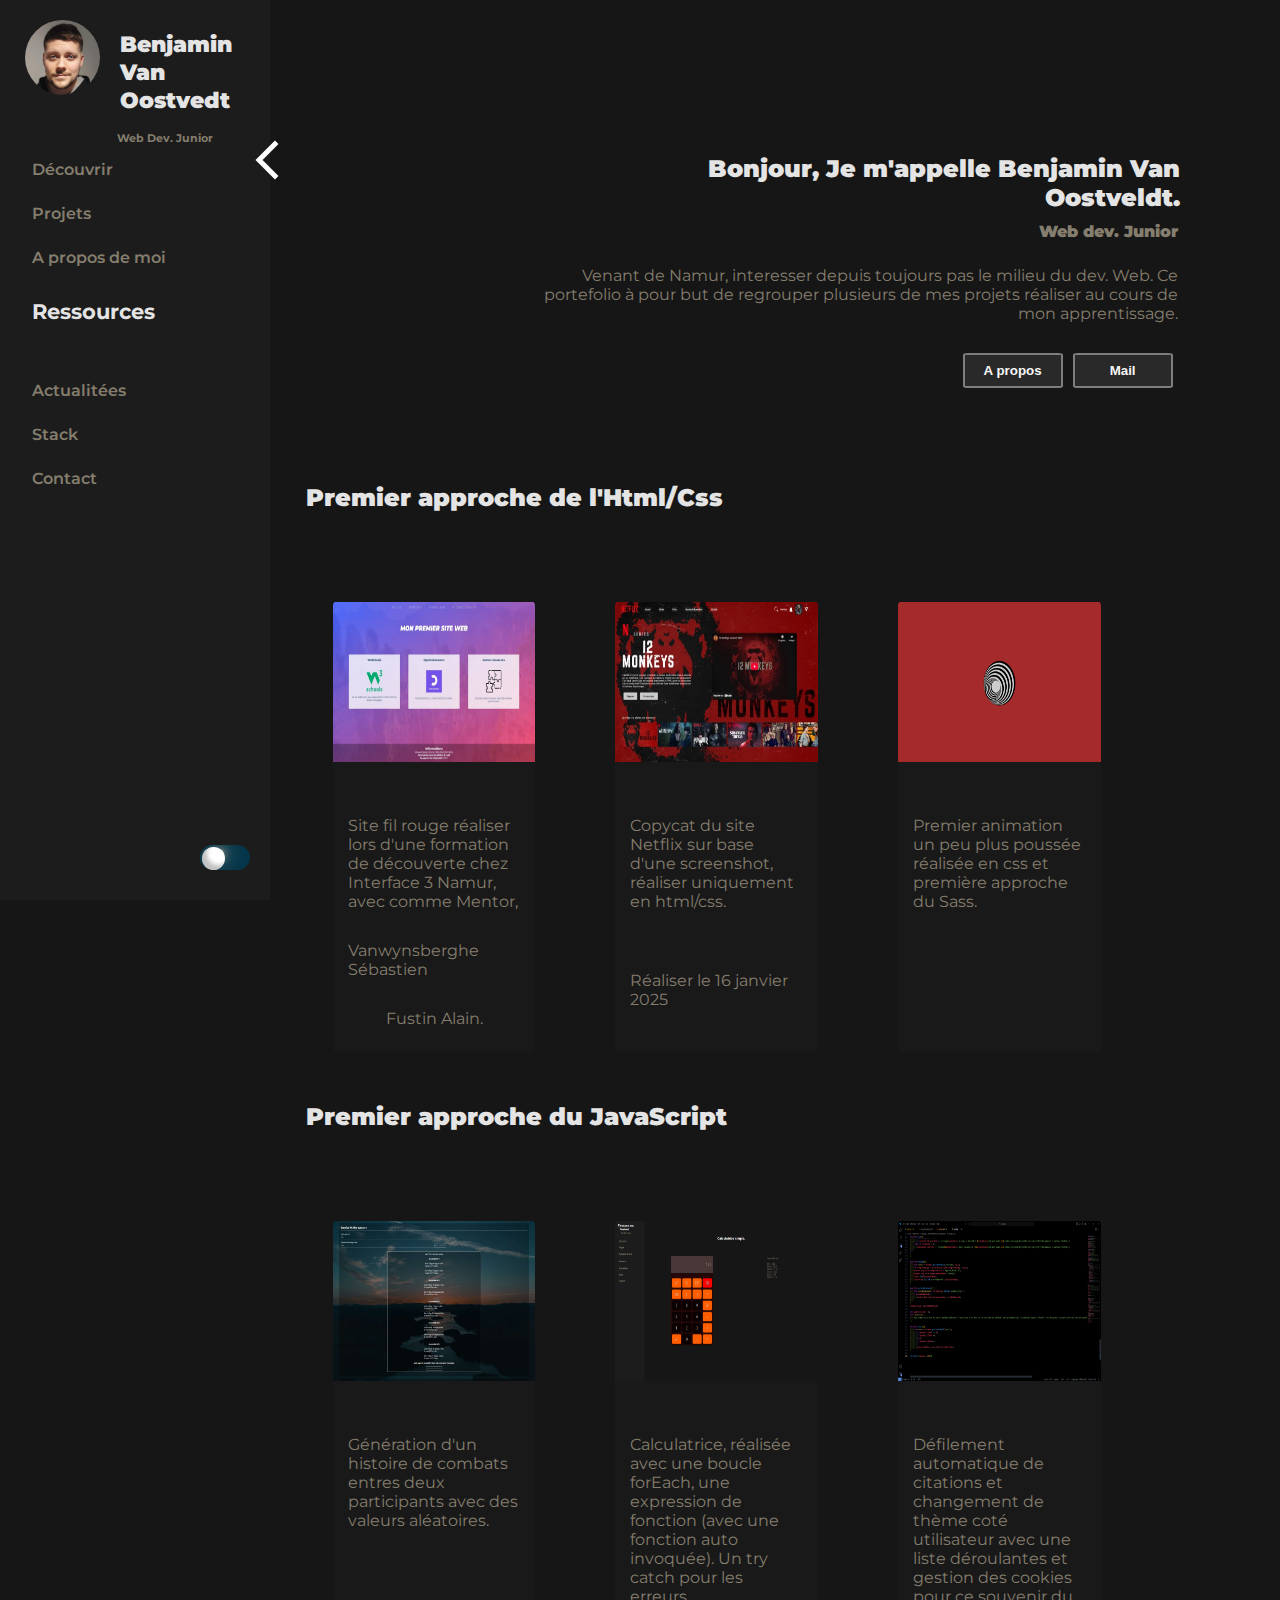
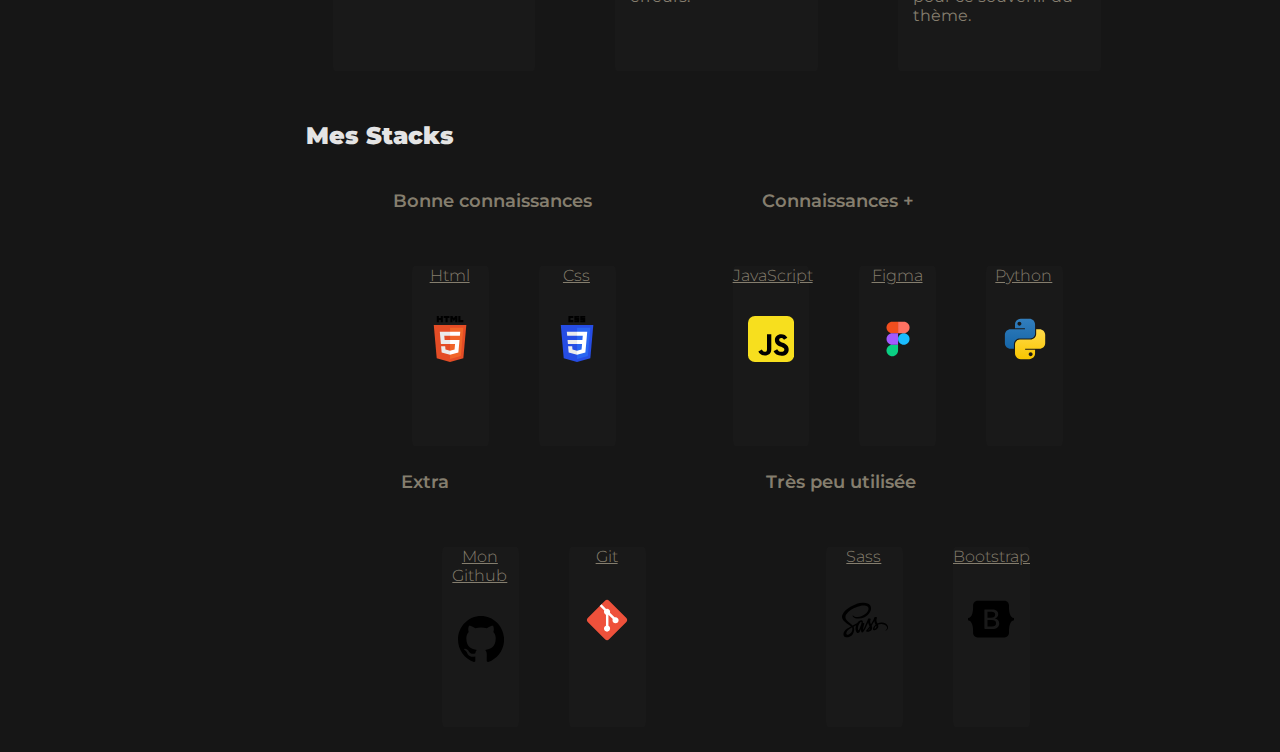
==== index.html @ f89eb96a "modif + commencement du dropdown" ====
<!DOCTYPE html>
<html lang="fr-BE">
<head>
    <meta charset="UTF-8">
    <meta name="viewport" content="width=device-width, initial-scale=1.0">
    <meta name="description" content="Ce site est un portefolio des mes projets personnels réaliser pendant mon apprentissage.">
    <link rel="preconnect" href="https://fonts.googleapis.com">
    <link rel="preconnect" href="https://fonts.gstatic.com" crossorigin>
    <link href="https://fonts.googleapis.com/css2?family=Montserrat:ital,wght@0,100..900;1,100..900&display=swap" rel="stylesheet">
    <link rel="stylesheet" href="css/style.css">

    <title>Portefolio.</title>
</head>
<body>
    
    <header>
    
        <nav>
    
            <div class="profil">
                <img src="img/profil.jpg" alt="Photo de profil.">
                <div>
                    <h1>Benjamin Van Oostvedt</h1>
                    <h2 class="sub subs">Web Dev. Junior</h2>
                </div>
            </div>
            
            <ul>
                <li><a href="index.html">Découvrir</a></li>
                <li><a href="projets.html">Projets</a></li>
                <li><a href="aProposDeMoi.html">A propos de moi</a></li>
            </ul>
            <h2>Ressources</h2>
            <ul>
                <li><a href="#">Actualitées</a></li>
                <li><a href="stacks.html">Stack</a></li>
                <li><a href="#">Contact</a></li>
            </ul>
            
        </nav>
        
        <div class="wrapper">
            <input type="checkbox" name="checkbox" class="switch" id="theme" onchange="chgmtTheme()">
        </div>
        <!-- Flèche blanche -->
        <svg viewBox="0 0 16 16" xmlns:dc="http://purl.org/dc/elements/1.1/" xmlns:cc="http://creativecommons.org/ns#" xmlns:rdf="http://www.w3.org/1999/02/22-rdf-syntax-ns#" xmlns="http://www.w3.org/2000/svg" id="svg2" version="1.1" fill="#000000"><g id="SVGRepo_bgCarrier" stroke-width="0"></g><g id="SVGRepo_tracerCarrier" stroke-linecap="round" stroke-linejoin="round"></g><g id="SVGRepo_iconCarrier"> <metadata id="metadata7"> <rdf:rdf> <cc:work> <dc:format>image/svg+xml</dc:format> <dc:type rdf:resource="http://purl.org/dc/dcmitype/StillImage"></dc:type> <dc:title></dc:title> <dc:date>2021</dc:date> <dc:creator> <cc:agent> <dc:title>Timothée Giet</dc:title> </cc:agent> </dc:creator> <cc:license rdf:resource="http://creativecommons.org/licenses/by-sa/4.0/"></cc:license> </cc:work> <cc:license rdf:about="http://creativecommons.org/licenses/by-sa/4.0/"> <cc:permits rdf:resource="http://creativecommons.org/ns#Reproduction"></cc:permits> <cc:permits rdf:resource="http://creativecommons.org/ns#Distribution"></cc:permits> <cc:requires rdf:resource="http://creativecommons.org/ns#Notice"></cc:requires> <cc:requires rdf:resource="http://creativecommons.org/ns#Attribution"></cc:requires> <cc:permits rdf:resource="http://creativecommons.org/ns#DerivativeWorks"></cc:permits> <cc:requires rdf:resource="http://creativecommons.org/ns#ShareAlike"></cc:requires> </cc:license> </rdf:rdf> </metadata> <g id="layer1" transform="rotate(45 1254.793 524.438)"> <path style="fill:#ffffff;fill-opacity:1;fill-rule:evenodd;stroke:none;stroke-width:1px;stroke-linecap:butt;stroke-linejoin:miter;stroke-opacity:1" d="M15.464 1044.409v-1.997h-9v-9h-2v11z" id="arrow"></path> </g> </g></svg>
    </header>
    
    <main>
        <div>
<!-- From Uiverse.io by JkHuger --> 

            <section class="introduction">
                <div class="intro">
                    <h2>Bonjour, Je m'appelle Benjamin Van Oostveldt.</h2>
                    <h3 class="subs">Web dev. Junior</h3>
                    </div>
                <p>Venant de Namur, interesser depuis toujours pas le milieu du dev. Web. Ce portefolio à pour but de regrouper plusieurs de mes projets réaliser au cours de mon apprentissage. </p>
                <div class="desc">
                    <button class="btnDescription" id="aPropos"><a href="#">A propos</a></button>
                    <button class="btnDescription" id="mail"><a href="#">Mail</a></button>
                </div>
            </section>
            
            <h2>Premier approche de l'Html/Css</h2>
            <section class="projets">
                    <div class="card">
                        <a href="https://bvanoo.github.io/filrouge/" target="_blank" rel="noopener noreferrer">
                            <img src="img/screenSiteFilRouge.jpg" alt="screenshot Site fil rouge.">
                            <p>Site fil rouge réaliser lors d'une formation de découverte chez Interface 3 Namur, avec comme Mentor, </p> <p>Vanwynsberghe Sébastien</p><p>Fustin Alain.</p>
                        </a>
                    </div>
                    <div class="card">
                        <a href="https://bvanoo.github.io/copycatnetflix/" target="_blank" rel="noopener noreferrer">
                            <img src="img/screenProjetNetflix.webp" alt="sreenshot projet netflix">
                            <p>Copycat du site Netflix sur base d'une screenshot, réaliser uniquement en html/css. <Quote>Réaliser le 16 janvier 2025</Quote></p>
                        </a>
                    </div>
                    <div class="card">
                        <a href="https://bvanoo.github.io/animCss/" target="_blank" rel="noopener noreferrer">
                            <img src="img/screenAnimationCss.webp" alt="Screenshot d'une animation full css, d'une toupie en 3D">
                            <p>Premier animation un peu plus poussée réalisée en css et première approche du Sass.</p>
                        </a>
                    </div>
            </section>
        
            <h2>Premier approche du JavaScript</h2>
            <section class="projetJs">
                <div class="card">
                    <img src="img/screenJsAventure.jpg" alt="screenshot d'une histoire générer automatiquement avec des valeurs aléatoires.">
                    <p>Génération d'un histoire de combats entres deux participants avec des valeurs aléatoires.</p>
                </div>
                <div class="card">
                    <a href="calc.html">
                        <img src="img/screenCalc.png" alt="sreenshot Calculatrice JavaScript">
                        <p>Calculatrice, réalisée avec une boucle forEach, une expression de fonction (avec une fonction auto invoquée). Un try catch pour les erreurs.</p>
                    </a>
                </div>
                <div class="card">
                    <img src="img/screenJsBgCita.png" alt="Screenshot d'un script permettant de donner le choix a plusieur thèmes et un générateur de citation">
                    <p>Défilement automatique de citations et changement de thème coté utilisateur avec une liste déroulantes et gestion des cookies pour ce souvenir du thème.</p>
                </div>
                
            </section>      
            <section class="stacks">
                <h2>Mes Stacks</h2>
                <article>
                    
                    <div class="titreMiniCard">
                        <h3>Bonne connaissances</h3>
                        <h3>Connaissances +</h3>
                    </div>
                <div class="bloc">
                    <div class="bloc1">
                        <div class="miniCard">
                            <h3>Html</h3>
                            <svg viewBox="-52.5 0 361 361" version="1.1" xmlns="http://www.w3.org/2000/svg" xmlns:xlink="http://www.w3.org/1999/xlink" preserveAspectRatio="xMidYMid" fill="#000000"><g id="SVGRepo_bgCarrier" stroke-width="0"></g><g id="SVGRepo_tracerCarrier" stroke-linecap="round" stroke-linejoin="round"></g><g id="SVGRepo_iconCarrier"> <g> <path d="M255.554813,70.7657143 L232.31367,331.125451 L127.843868,360.087912 L23.6617143,331.166242 L0.445186813,70.7657143 L255.554813,70.7657143 L255.554813,70.7657143 Z" fill="#E44D26"> </path> <path d="M128,337.950242 L212.416703,314.546637 L232.277802,92.0573187 L128,92.0573187 L128,337.950242 L128,337.950242 Z" fill="#F16529"> </path> <path d="M82.8202198,155.932132 L128,155.932132 L128,123.994725 L47.917011,123.994725 L48.6814945,132.562989 L56.530989,220.572835 L128,220.572835 L128,188.636132 L85.7389011,188.636132 L82.8202198,155.932132 L82.8202198,155.932132 Z" fill="#EBEBEB"> </path> <path d="M90.0177582,236.54189 L57.957978,236.54189 L62.4323516,286.687648 L127.853011,304.848879 L128,304.808088 L128,271.580132 L127.860044,271.617407 L92.2915165,262.013187 L90.0177582,236.54189 L90.0177582,236.54189 Z" fill="#EBEBEB"> </path> <path d="M24.1807473,0 L40.4107253,0 L40.4107253,16.0351648 L55.2573187,16.0351648 L55.2573187,0 L71.488,0 L71.488,48.5584176 L55.258022,48.5584176 L55.258022,32.2981978 L40.4114286,32.2981978 L40.4114286,48.5584176 L24.1814505,48.5584176 L24.1814505,0 L24.1807473,0 L24.1807473,0 Z" fill="#000000"> </path> <path d="M92.8309451,16.1026813 L78.5427692,16.1026813 L78.5427692,0 L123.356835,0 L123.356835,16.1026813 L109.06233,16.1026813 L109.06233,48.5584176 L92.8316484,48.5584176 L92.8316484,16.1026813 L92.8309451,16.1026813 L92.8309451,16.1026813 Z" fill="#000000"> </path> <path d="M130.469275,0 L147.392703,0 L157.802901,17.061978 L168.202549,0 L185.132308,0 L185.132308,48.5584176 L168.969143,48.5584176 L168.969143,24.4901978 L157.802901,41.7554286 L157.523692,41.7554286 L146.349714,24.4901978 L146.349714,48.5584176 L130.469275,48.5584176 L130.469275,0 L130.469275,0 Z" fill="#000000"> </path> <path d="M193.20967,0 L209.444571,0 L209.444571,32.5077802 L232.268659,32.5077802 L232.268659,48.5584176 L193.20967,48.5584176 L193.20967,0 L193.20967,0 Z" fill="#000000"> </path> <path d="M127.889582,220.572835 L167.216527,220.572835 L163.509451,261.992791 L127.889582,271.606857 L127.889582,304.833407 L193.362286,286.687648 L193.842637,281.291956 L201.347516,197.212132 L202.126769,188.636132 L127.889582,188.636132 L127.889582,220.572835 L127.889582,220.572835 Z" fill="#FFFFFF"> </path> <path d="M127.889582,155.854066 L127.889582,155.932132 L205.032791,155.932132 L205.673495,148.753582 L207.128615,132.562989 L207.892396,123.994725 L127.889582,123.994725 L127.889582,155.854066 L127.889582,155.854066 Z" fill="#FFFFFF"> </path> </g> </g></svg>
                            <!-- <p>Langage de balise</p> -->
                        </div>
                        <div class="miniCard">
                            <h3>Css</h3>
                            <svg viewBox="-52.5 0 361 361" version="1.1" xmlns="http://www.w3.org/2000/svg" xmlns:xlink="http://www.w3.org/1999/xlink" preserveAspectRatio="xMidYMid" fill="#000000"><g id="SVGRepo_bgCarrier" stroke-width="0"></g><g id="SVGRepo_tracerCarrier" stroke-linecap="round" stroke-linejoin="round"></g><g id="SVGRepo_iconCarrier"> <g> <path d="M127.843868,360.087912 L23.6617143,331.166242 L0.445186813,70.7657143 L255.554813,70.7657143 L232.31367,331.125451 L127.843868,360.087912 L127.843868,360.087912 Z" fill="#264DE4"> </path> <path d="M212.416703,314.546637 L232.277802,92.0573187 L128,92.0573187 L128,337.950242 L212.416703,314.546637 L212.416703,314.546637 Z" fill="#2965F1"> </path> <path d="M53.6685714,188.636132 L56.530989,220.572835 L128,220.572835 L128,188.636132 L53.6685714,188.636132 L53.6685714,188.636132 Z" fill="#EBEBEB"> </path> <path d="M47.917011,123.994725 L50.8202198,155.932132 L128,155.932132 L128,123.994725 L47.917011,123.994725 L47.917011,123.994725 Z" fill="#EBEBEB"> </path> <path d="M128,271.580132 L127.860044,271.617407 L92.2915165,262.013187 L90.0177582,236.54189 L57.957978,236.54189 L62.4323516,286.687648 L127.853011,304.848879 L128,304.808088 L128,271.580132 L128,271.580132 Z" fill="#EBEBEB"> </path> <path d="M60.4835165,0 L99.1648352,0 L99.1648352,16.1758242 L76.6593407,16.1758242 L76.6593407,32.3516484 L99.1648352,32.3516484 L99.1648352,48.5274725 L60.4835165,48.5274725 L60.4835165,0 L60.4835165,0 Z" fill="#000000"> </path> <path d="M106.901099,0 L145.582418,0 L145.582418,14.0659341 L123.076923,14.0659341 L123.076923,16.8791209 L145.582418,16.8791209 L145.582418,49.2307692 L106.901099,49.2307692 L106.901099,34.4615385 L129.406593,34.4615385 L129.406593,31.6483516 L106.901099,31.6483516 L106.901099,0 L106.901099,0 Z" fill="#000000"> </path> <path d="M153.318681,0 L192,0 L192,14.0659341 L169.494505,14.0659341 L169.494505,16.8791209 L192,16.8791209 L192,49.2307692 L153.318681,49.2307692 L153.318681,34.4615385 L175.824176,34.4615385 L175.824176,31.6483516 L153.318681,31.6483516 L153.318681,0 L153.318681,0 Z" fill="#000000"> </path> <path d="M202.126769,188.636132 L207.892396,123.994725 L127.889582,123.994725 L127.889582,155.932132 L172.892132,155.932132 L169.98611,188.636132 L127.889582,188.636132 L127.889582,220.572835 L167.216527,220.572835 L163.509451,261.992791 L127.889582,271.606857 L127.889582,304.833407 L193.362286,286.687648 L193.842637,281.291956 L201.347516,197.212132 L202.126769,188.636132 L202.126769,188.636132 Z" fill="#FFFFFF"> </path> </g> </g></svg>
                            <!-- <p>Feuille de style en cascade.</p> -->
                        </div>
                    </div>
                    <div class="bloc1">
                        <div class="miniCard">
                            <h3>JavaScript</h3>
                            <svg xmlns="http://www.w3.org/2000/svg" aria-label="JavaScript" role="img" viewBox="0 0 512 512" fill="#000000"><g id="SVGRepo_bgCarrier" stroke-width="0"></g><g id="SVGRepo_tracerCarrier" stroke-linecap="round" stroke-linejoin="round"></g><g id="SVGRepo_iconCarrier"><rect width="512" height="512" rx="15%" fill="#f7df1e"></rect><path d="M324 370c10 17 24 29 47 29c20 0 33-10 33 -24c0-16 -13 -22 -35 -32l-12-5c-35-15 -58 -33 -58 -72c0-36 27 -64 70 -64c31 0 53 11 68 39l-37 24c-8-15 -17 -21 -31 -21c-14 0-23 9 -23 21c0 14 9 20 30 29l12 5c41 18 64 35 64 76c0 43-34 67 -80 67c-45 0-74 -21 -88 -49zm-170 4c8 13 14 25 31 25c16 0 26-6 26 -30V203h48v164c0 50-29 72 -72 72c-39 0-61 -20 -72 -44z"></path></g></svg>
                            <!-- <p>Programation orientée web (base++)</p> -->
                        </div>
                        <div class="miniCard">
                            <h3>Figma</h3>
                            <svg viewBox="0 0 32 32" fill="none" xmlns="http://www.w3.org/2000/svg"><g id="SVGRepo_bgCarrier" stroke-width="0"></g><g id="SVGRepo_tracerCarrier" stroke-linecap="round" stroke-linejoin="round"></g><g id="SVGRepo_iconCarrier"> <path fill-rule="evenodd" clip-rule="evenodd" d="M16 16C16 13.7909 17.7909 12 20 12C22.2091 12 24 13.7909 24 16C24 18.2091 22.2091 20 20 20C17.7909 20 16 18.2091 16 16Z" fill="#1ABCFE"></path> <path fill-rule="evenodd" clip-rule="evenodd" d="M8 24C8 21.7909 9.79086 20 12 20H16V24C16 26.2091 14.2091 28 12 28C9.79086 28 8 26.2091 8 24Z" fill="#0ACF83"></path> <path fill-rule="evenodd" clip-rule="evenodd" d="M16 4V12H20C22.2091 12 24 10.2091 24 8C24 5.79086 22.2091 4 20 4H16Z" fill="#FF7262"></path> <path fill-rule="evenodd" clip-rule="evenodd" d="M8 8C8 10.2091 9.79086 12 12 12H16V4H12C9.79086 4 8 5.79086 8 8Z" fill="#F24E1E"></path> <path fill-rule="evenodd" clip-rule="evenodd" d="M8 16C8 18.2091 9.79086 20 12 20H16V12H12C9.79086 12 8 13.7909 8 16Z" fill="#A259FF"></path> </g></svg>
                            <!-- <p>Editeur graphique vectoriels.</p> -->
                        </div>
                        <div class="miniCard">
                            <h3>Python</h3>
                            <svg viewBox="0 0 32 32" fill="none" xmlns="http://www.w3.org/2000/svg"><g id="SVGRepo_bgCarrier" stroke-width="0"></g><g id="SVGRepo_tracerCarrier" stroke-linecap="round" stroke-linejoin="round"></g><g id="SVGRepo_iconCarrier"> <path fill-rule="evenodd" clip-rule="evenodd" d="M13.0164 2C10.8193 2 9.03825 3.72453 9.03825 5.85185V8.51852H15.9235V9.25926H5.97814C3.78107 9.25926 2 10.9838 2 13.1111L2 18.8889C2 21.0162 3.78107 22.7407 5.97814 22.7407H8.27322V19.4815C8.27322 17.3542 10.0543 15.6296 12.2514 15.6296H19.5956C21.4547 15.6296 22.9617 14.1704 22.9617 12.3704V5.85185C22.9617 3.72453 21.1807 2 18.9836 2H13.0164ZM12.0984 6.74074C12.8589 6.74074 13.4754 6.14378 13.4754 5.40741C13.4754 4.67103 12.8589 4.07407 12.0984 4.07407C11.3378 4.07407 10.7213 4.67103 10.7213 5.40741C10.7213 6.14378 11.3378 6.74074 12.0984 6.74074Z" fill="url(#paint0_linear_87_8204)"></path> <path fill-rule="evenodd" clip-rule="evenodd" d="M18.9834 30C21.1805 30 22.9616 28.2755 22.9616 26.1482V23.4815L16.0763 23.4815L16.0763 22.7408L26.0217 22.7408C28.2188 22.7408 29.9998 21.0162 29.9998 18.8889V13.1111C29.9998 10.9838 28.2188 9.25928 26.0217 9.25928L23.7266 9.25928V12.5185C23.7266 14.6459 21.9455 16.3704 19.7485 16.3704L12.4042 16.3704C10.5451 16.3704 9.03809 17.8296 9.03809 19.6296L9.03809 26.1482C9.03809 28.2755 10.8192 30 13.0162 30H18.9834ZM19.9015 25.2593C19.1409 25.2593 18.5244 25.8562 18.5244 26.5926C18.5244 27.329 19.1409 27.9259 19.9015 27.9259C20.662 27.9259 21.2785 27.329 21.2785 26.5926C21.2785 25.8562 20.662 25.2593 19.9015 25.2593Z" fill="url(#paint1_linear_87_8204)"></path> <defs> <linearGradient id="paint0_linear_87_8204" x1="12.4809" y1="2" x2="12.4809" y2="22.7407" gradientUnits="userSpaceOnUse"> <stop stop-color="#327EBD"></stop> <stop offset="1" stop-color="#1565A7"></stop> </linearGradient> <linearGradient id="paint1_linear_87_8204" x1="19.519" y1="9.25928" x2="19.519" y2="30" gradientUnits="userSpaceOnUse"> <stop stop-color="#FFDA4B"></stop> <stop offset="1" stop-color="#F9C600"></stop> </linearGradient> </defs> </g></svg>
                            <!-- <p>Langage de programmation interprété</p> -->
                        </div>
                    </div>
                </div>
                <div class="titreMiniCard">
                    <h3 class="extra">Extra</h3>
                    <h3 class="lasth2">Très peu utilisée</h3>
                </div>
                <div class="bloc">
                    <div class="bloc1">
                        <div class="miniCard">
                            <h3>Mon Github</h3><a href="https://github.com/Bvanoo" target="_blank" rel="noopener noreferrer">
                            <svg viewBox="0 0 20 20" version="1.1" xmlns="http://www.w3.org/2000/svg" xmlns:xlink="http://www.w3.org/1999/xlink" fill="#000000"><g id="SVGRepo_bgCarrier" stroke-width="0"></g><g id="SVGRepo_tracerCarrier" stroke-linecap="round" stroke-linejoin="round"></g><g id="SVGRepo_iconCarrier"> <title>github [#142]</title> <desc>Created with Sketch.</desc> <defs> </defs> <g id="Page-1" stroke="none" stroke-width="1" fill="none" fill-rule="evenodd"> <g id="Dribbble-Light-Preview" transform="translate(-140.000000, -7559.000000)" fill="#000000"> <g id="icons" transform="translate(56.000000, 160.000000)"> <path d="M94,7399 C99.523,7399 104,7403.59 104,7409.253 C104,7413.782 101.138,7417.624 97.167,7418.981 C96.66,7419.082 96.48,7418.762 96.48,7418.489 C96.48,7418.151 96.492,7417.047 96.492,7415.675 C96.492,7414.719 96.172,7414.095 95.813,7413.777 C98.04,7413.523 100.38,7412.656 100.38,7408.718 C100.38,7407.598 99.992,7406.684 99.35,7405.966 C99.454,7405.707 99.797,7404.664 99.252,7403.252 C99.252,7403.252 98.414,7402.977 96.505,7404.303 C95.706,7404.076 94.85,7403.962 94,7403.958 C93.15,7403.962 92.295,7404.076 91.497,7404.303 C89.586,7402.977 88.746,7403.252 88.746,7403.252 C88.203,7404.664 88.546,7405.707 88.649,7405.966 C88.01,7406.684 87.619,7407.598 87.619,7408.718 C87.619,7412.646 89.954,7413.526 92.175,7413.785 C91.889,7414.041 91.63,7414.493 91.54,7415.156 C90.97,7415.418 89.522,7415.871 88.63,7414.304 C88.63,7414.304 88.101,7413.319 87.097,7413.247 C87.097,7413.247 86.122,7413.234 87.029,7413.87 C87.029,7413.87 87.684,7414.185 88.139,7415.37 C88.139,7415.37 88.726,7417.2 91.508,7416.58 C91.513,7417.437 91.522,7418.245 91.522,7418.489 C91.522,7418.76 91.338,7419.077 90.839,7418.982 C86.865,7417.627 84,7413.783 84,7409.253 C84,7403.59 88.478,7399 94,7399" id="github-[#142]"> </path> </g> </g> </g> </g></svg>
                            <!-- <p>Plateforme de versionning</p> -->
                        </a>
                        </div>
                        <div class="miniCard">
                            <h3>Git</h3>
                            <svg viewBox="0 0 32 32" fill="none" xmlns="http://www.w3.org/2000/svg"><g id="SVGRepo_bgCarrier" stroke-width="0"></g><g id="SVGRepo_tracerCarrier" stroke-linecap="round" stroke-linejoin="round"></g><g id="SVGRepo_iconCarrier"> <path d="M2.58536 17.4132C1.80488 16.6327 1.80488 15.3673 2.58536 14.5868L14.5868 2.58536C15.3673 1.80488 16.6327 1.80488 17.4132 2.58536L29.4146 14.5868C30.1951 15.3673 30.1951 16.6327 29.4146 17.4132L17.4132 29.4146C16.6327 30.1951 15.3673 30.1951 14.5868 29.4146L2.58536 17.4132Z" fill="#EE513B"></path> <path d="M12.1489 5.06152L10.9336 6.27686L14.0725 9.41577C13.9455 9.68819 13.8746 9.99201 13.8746 10.3124C13.8746 11.222 14.4461 11.9981 15.2496 12.3012V19.9798C14.4461 20.2829 13.8746 21.059 13.8746 21.9686C13.8746 23.1422 14.826 24.0936 15.9996 24.0936C17.1732 24.0936 18.1246 23.1422 18.1246 21.9686C18.1246 21.144 17.6549 20.429 16.9684 20.0768V12.3117L19.9689 15.3122C19.8481 15.5791 19.7809 15.8754 19.7809 16.1874C19.7809 17.361 20.7323 18.3124 21.9059 18.3124C23.0795 18.3124 24.0309 17.361 24.0309 16.1874C24.0309 15.0138 23.0795 14.0624 21.9059 14.0624C21.6778 14.0624 21.4582 14.0983 21.2522 14.1648L18.0297 10.9423C18.0914 10.7433 18.1246 10.5317 18.1246 10.3124C18.1246 9.13878 17.1732 8.18738 15.9996 8.18738C15.7803 8.18738 15.5688 8.22061 15.3697 8.2823L12.1489 5.06152Z" fill="white"></path> </g></svg>
                            <!-- <p>Logiciel de gestion de version</p> -->
                        </div>
                    </div>
                    <div class="bloc1">
                        <div class="miniCard">
                            <h3>Sass</h3>
                            <svg fill="#000000" viewBox="0 -4 32 32" xmlns="http://www.w3.org/2000/svg"><g id="SVGRepo_bgCarrier" stroke-width="0"></g><g id="SVGRepo_tracerCarrier" stroke-linecap="round" stroke-linejoin="round"></g><g id="SVGRepo_iconCarrier"><path d="m27.533 13.796c.039-.001.085-.002.132-.002.834 0 1.623.194 2.323.54l-.031-.014c.638.311 1.162.771 1.541 1.335l.009.014c.299.436.477.975.477 1.555 0 .042-.001.084-.003.125v-.006c-.031.579-.294 1.09-.698 1.448l-.002.002c-.221.217-.488.387-.785.495l-.015.005q-.25.05-.275-.075t.225-.275c.452-.274.779-.716.898-1.237l.003-.013c.003-.042.005-.091.005-.141 0-.311-.074-.605-.205-.865l.005.011c-.217-.453-.541-.825-.94-1.094l-.01-.006c-.597-.384-1.313-.636-2.083-.699l-.016-.001c-.262-.039-.564-.061-.872-.061-.801 0-1.566.151-2.27.426l.042-.015c.145.339.236.732.249 1.144v.005c-.016.845-.47 1.58-1.145 1.99l-.011.006c-.31.22-.664.413-1.041.563l-.035.012c-.229.112-.498.177-.782.177-.033 0-.065-.001-.097-.003h.005q-.949-.199-.45-1.65c.145-.421.348-.786.605-1.107l-.006.007c.329-.43.69-.807 1.089-1.141l.011-.009-.098-.146c-.183-.312-.351-.675-.486-1.054l-.014-.046q-.15-.5-.25-.949l-.05-.35-.5.949q-.65 1.2-1.25 2.099l-.15.25c.168.408.292.881.348 1.375l.002.025c.004.047.006.103.006.159 0 .758-.374 1.428-.948 1.837l-.007.005c-.274.169-.601.344-.94.5l-.06.025c-.353.153-.762.253-1.191.275h-.009c-.033.002-.072.004-.111.004-.25 0-.487-.057-.699-.158l.01.004c-.127-.109-.207-.269-.207-.448 0-.091.021-.178.058-.255l-.002.004c.4-.561.794-1.049 1.213-1.515l-.013.015 1.1-1.399-.199-.45c-.16-.294-.313-.641-.436-1.001l-.014-.048q-.15-.5-.25-.949l-.05-.35-.5 1.2q-.599 1.399-1.1 2.399-.747 1.5-1.25 2.3l-.1.15q-.599.949-1.15.949t-.747-.7c-.096-.344-.152-.739-.152-1.147 0-.036 0-.072.001-.108v.005l.1-.7v.05q-.4.949-.8 1.749c-.177.346-.359.641-.563.919l.013-.019c-.206.216-.496.35-.817.35-.003 0-.005 0-.008 0-.021.002-.045.002-.069.002-.253 0-.483-.096-.657-.253l.001.001c-.349-.358-.608-.805-.742-1.304l-.005-.021c-.164-.455-.258-.981-.258-1.529 0-.071.002-.141.005-.21v.01c.079-.796.238-1.525.471-2.22l-.021.071-1.799 1.05v.05c.261.542.414 1.178.414 1.85 0 .123-.005.245-.015.365l.001-.016c-.053 1.03-.382 1.973-.913 2.77l.013-.02c-.557.884-1.36 1.567-2.314 1.962l-.033.012c-.537.241-1.165.382-1.825.382-.418 0-.824-.056-1.208-.162l.032.007c-.318-.107-.578-.319-.743-.593l-.003-.006c-.233-.338-.38-.751-.403-1.196v-.006c-.011-.101-.017-.218-.017-.337 0-.513.117-.999.326-1.432l-.009.02c.574-.979 1.368-1.772 2.316-2.33l.03-.016c.671-.465 1.442-.916 2.247-1.309l.106-.047.25-.15q-.45-.35-1.65-1.2c-1.069-.716-1.998-1.439-2.874-2.221l.025.022c-.847-.729-1.464-1.703-1.741-2.812l-.008-.038c-.026-.154-.041-.331-.041-.511 0-.564.145-1.094.399-1.555l-.008.017c.56-1.204 1.336-2.219 2.288-3.035l.012-.01c1.03-.973 2.196-1.82 3.462-2.506l.087-.043c1.131-.653 2.452-1.26 3.829-1.747l.17-.052c1.279-.468 2.756-.742 4.296-.747h.002c.07-.002.153-.004.236-.004 1.241 0 2.415.287 3.459.798l-.046-.021c.9.41 1.574 1.182 1.844 2.126l.006.024c.083.322.13.692.13 1.073 0 .632-.131 1.234-.366 1.78l.011-.029c-.428 1.037-1.037 1.92-1.797 2.647l-.003.003c-.77.763-1.693 1.373-2.718 1.78l-.055.019c-1.074.461-2.321.751-3.63.799l-.019.001c-.192.022-.414.034-.639.034-.592 0-1.163-.085-1.703-.244l.043.011c-.483-.154-.9-.393-1.254-.703l.004.003c-.248-.202-.45-.451-.594-.734l-.006-.013q-.15-.4-.025-.475t.175-.025l.25.25c.279.259.612.463.98.593l.02.006c.506.176 1.09.278 1.697.278.195 0 .387-.01.576-.031l-.023.002c1.618-.191 3.077-.743 4.336-1.573l-.037.023c1.064-.633 1.925-1.503 2.531-2.54l.018-.034c.301-.442.481-.988.481-1.576 0-.361-.068-.707-.192-1.025l.007.019c-.374-.591-.979-1.007-1.685-1.122l-.014-.002c-.548-.135-1.178-.213-1.825-.213-.521 0-1.031.05-1.524.146l.05-.008c-1.687.304-3.195.825-4.586 1.541l.091-.043q-6.148 3.1-6.349 6.349v.049c0 .873.343 1.666.902 2.252l-.001-.001c.637.708 1.341 1.333 2.11 1.873l.039.026c.701.524 1.321 1.065 1.898 1.649l.001.002.1.1 3.2-1.749c.365-.528.804-.974 1.308-1.334l.016-.011c.4-.336.908-.555 1.465-.599l.009-.001c.02-.002.043-.002.067-.002.373 0 .693.225.831.547l.002.006c.105.235.166.51.166.799 0 .088-.006.175-.017.261l.001-.01-.097.493.15-.1c.104-.079.235-.126.377-.126.09 0 .175.019.252.053l-.004-.002c.192.05.331.222.331.426 0 .035-.004.069-.012.102l.001-.003-.15.55q-.45 1.799-.599 2.599c-.05.173-.078.372-.078.578 0 .043.001.085.004.127v-.006q.025.3.075.3t.199-.3l.15-.35q.05 0 0 .05l.55-1.15q1.95-4.298 2.099-4.8l.3-.949q.05-.1.4-.199c.237-.064.508-.101.788-.101.023 0 .046 0 .068.001h-.003q.7 0 .7.35l-.05.25c-.112.308-.223.693-.309 1.087l-.011.063c-.02.129-.032.277-.032.429 0 .202.02.399.059.59l-.003-.019.05.199c.102.417.257.783.46 1.117l-.01-.017q.599-.999 1.15-2.049c.29-.483.56-1.043.777-1.629l.023-.07c.075-.377.161-.695.266-1.005l-.016.056q.05-.15.427-.225c.238-.048.511-.075.79-.075h.036-.002q.7 0 .747.35l-.1.199c-.119.336-.223.74-.293 1.155l-.006.045c-.009.097-.015.209-.015.323 0 .239.024.473.069.699l-.004-.023v.199c.115.436.286.819.51 1.166l-.01-.016.15.35c.835-.41 1.817-.65 2.855-.65h.039-.002zm-21.439 7.253c.695-.718 1.124-1.698 1.124-2.778 0-.417-.064-.819-.182-1.197l.008.028-.8.5c-.816.465-1.522.984-2.161 1.574l.008-.007c-.485.446-.843 1.023-1.019 1.674l-.006.025q-.225.925.225 1.2c.183.084.398.133.623.133.246 0 .479-.058.684-.162l-.009.004c.594-.216 1.097-.559 1.497-.998l.003-.003zm6.697-4.604q.25-.65.55-1.55.4-1.2.275-1.399t-.475-.05c-.278.135-.511.32-.697.547l-.003.004c-.208.263-.406.557-.582.866l-.018.034c-.202.331-.373.712-.492 1.116l-.009.034c-.193.523-.305 1.128-.305 1.758 0 .085.002.169.006.253v-.012q.05.999.32 1.075t.625-.725c.229-.413.433-.893.585-1.396l.014-.054q.149-.354.204-.501zm5.546 2.65c.693-.311 1.181-.966 1.249-1.741l.001-.008v-.05l-.55.7-.999 1.1c-.015.012-.025.03-.025.05 0 .02.01.038.024.05q.048.049.3-.1zm4.299-.95c.756-.216 1.3-.901 1.3-1.712 0-.013 0-.026 0-.039v.002c-.01-.2-.046-.388-.105-.566l.004.015c-.389.346-.708.76-.939 1.227l-.011.023q-.451.899-.252 1.048z"></path></g></svg>
                            <!-- <p>langage de script préprocesseur compilé ou interprété en CSS (quelque connaissance de base)</p> -->
                        </div>
                        <div class="miniCard">
                            <h3>Bootstrap</h3>
                            <svg viewBox="0 0 24 24" fill="none" xmlns="http://www.w3.org/2000/svg"><g id="SVGRepo_bgCarrier" stroke-width="0"></g><g id="SVGRepo_tracerCarrier" stroke-linecap="round" stroke-linejoin="round"></g><g id="SVGRepo_iconCarrier"> <path fill-rule="evenodd" clip-rule="evenodd" d="M4.98488 2C3.61546 2 2.60217 3.19858 2.64753 4.49844C2.69105 5.74725 2.63451 7.36461 2.22732 8.68359C1.81892 10.0064 1.1282 10.8444 0 10.952V12.1666C1.1282 12.2742 1.81892 13.1122 2.22732 14.4351C2.63451 15.754 2.69105 17.3714 2.64753 18.6202C2.60217 19.9199 3.61546 21.1186 4.98508 21.1186H19.0169C20.3864 21.1186 21.3995 19.9201 21.3541 18.6202C21.3106 17.3714 21.3671 15.754 21.7743 14.4351C22.1829 13.1122 22.8718 12.2742 24 12.1666V10.952C22.8718 10.8444 22.1829 10.0064 21.7743 8.68359C21.3671 7.36481 21.3106 5.74725 21.3541 4.49844C21.3995 3.19878 20.3864 2 19.0169 2H4.98468H4.98488ZM16.2712 13.7687C16.2712 15.5586 14.9361 16.6441 12.7206 16.6441H8.94915C8.84127 16.6441 8.7378 16.6012 8.66152 16.5249C8.58523 16.4486 8.54237 16.3452 8.54237 16.2373V6.88136C8.54237 6.77347 8.58523 6.67001 8.66152 6.59372C8.7378 6.51743 8.84127 6.47458 8.94915 6.47458H12.6991C14.5464 6.47458 15.7588 7.47525 15.7588 9.01166C15.7588 10.09 14.9433 11.0555 13.9041 11.2245V11.2809C15.3187 11.4361 16.2712 12.4156 16.2712 13.7687ZM12.3094 7.76407H10.1589V10.8015H11.9701C13.3702 10.8015 14.1423 10.2377 14.1423 9.2299C14.1423 8.28556 13.4784 7.76407 12.3094 7.76407ZM10.1589 12.0068V15.3542H12.3885C13.8462 15.3542 14.6184 14.7692 14.6184 13.6699C14.6184 12.5704 13.8246 12.0066 12.2947 12.0066H10.1589V12.0068Z" fill="#000000"></path> </g></svg>
                        </div>
                    </div>
                </div>
            </article>
            </section>
        </div>
    </main>
    <footer>
    </footer>
    <script src="js/theme.js"></script>
</body>
</html>
---- css/style.css ----
*{
    margin: 0;
    padding: 0;
    box-sizing: border-box;
}

body{
    display: flex;
    min-height: 100vh;
    max-width: 100vw;
    background-color: #161616;
    color: rgb(133,126,110); 
    font-family: 'Montserrat', sans-serif;
}

h1, h2{
    margin: 10px;
    color: rgb(228,228,228);
    font-weight: 900;
}

.sub{
    font-size: .7rem;
    color: #857e6e;
}
.subs{
    color: #857e6e;

}
header nav h2{
    padding: 7px;
    font-size: 1.3rem;
    font-weight: 700;
    margin-bottom: 25px;
}

header nav li:hover{
    text-decoration: underline;
}

header{
    position: fixed;
    display: flex;
    align-items: center;
    flex-direction: column;
    min-height: 100vh;
    background-color: rgb(28, 28, 28);
    width: 270px;
}

nav{
    /* border: 1px solid white; */
    flex: 1;
    margin-left: 25px;
    height: 100vh;
}

nav ul{
    margin-top: 50px;
    list-style: none;
}

nav ul li{
    margin-bottom: 25px;
    font-weight: 600;
}

nav a{
    text-decoration: none;
    color: rgb(133,126,110);
    padding: 7px;
}

.profil{
    display: flex;
    height: 10vh;
    width: 100%;
    font-size: .7rem;
    margin-top: 20px;
}

.profil img{
    border-radius: 100%;
    width: 75px;
    height: 75px;
    margin-right: 10px;
}

main{
    display: flex;
    flex-direction: column;
    width: 80vw;
    margin-left: 15vw;
}

main div{
    width: 90%;
    margin-left: 5vw;
}

section{
}

.introduction{
    display: flex;
    flex-direction: column;
    width: 70%;
    margin-top: 16vh;
    margin-bottom: 50px;
    margin-left: auto;
}

.introduction h3, .introduction h2{
    text-align: right;
}

.intro{
    display: flex;
    flex-direction: column;
    margin-left: 6vw;
    
}

.introduction p{
    display: flex;
    flex-direction: column;
    text-align: right;
    margin: 25px 0;
    width: 100%;
    justify-content: flex-end;
}

header h2{
    margin-left: 0px;
}

h2{
    margin-left: 50px;
}

h3{
    font-size: 1rem;
    font-weight: 900;
    width: 98%;
}

header svg{
    position: absolute;
    top: 140px;
    right: -18px;
    cursor: pointer;
    width: 40px;
    height: 40px;
}

.projets{
    display: flex;
    margin-top: 50px;
    justify-content: center;
}

.projetJs{
    display: flex;
    justify-content: center;
    margin-top: 50px;
}

.card{
    text-align: center;
    /* border: 1px solid white; */
    width: 22%;
    height: 50vh;
    margin: 40px;
    overflow: hidden;
    border-radius: 1%;
    background-color: rgba(28,28,28,.5);
    transition: transform 400ms ease-in-out;
}

.card p{
    display: flex;
    flex-direction: column;
    align-items: center;
    justify-content: center;
    text-align: left;
    padding: 15px;
    /* border: 1px solid white; */
    
}

.card img{
    margin-bottom: 35px;
    width: 100%;
    height: 160px;
    /* border-radius: 3%; */
}

.card:hover{
    transform: translateY(-15px) scale(1.05);
}

.desc{
    width: 100%;
    display: flex;
    justify-content: flex-end;
    margin-left: 0;
}

.btnDescription{
    border-radius: 5%;
    border: 2px solid rgba(255, 255, 255,.4);
    background-color: rgba(60,60,60,.5);
    width: 100px;
    cursor: pointer;
    padding: 8px;
    margin: 5px;
    transition: transform 300ms ease-in-out;
    font-weight: 600;
    margin-bottom: 45px;
}

.btnDescription a{
    padding: 8px;
    color: rgb(246, 246, 246);
    text-align: center;
    text-decoration: none;
}

.btnDescription:hover{
    background-color: rgba(28,28,28,.8);
    transform: scale(1.05);
}

.stacks article{
    display: flex;
    flex-flow: wrap column;
    width: 60vw;
    /* border: 1px solid white; */
}

.bloc{
    display: flex;
    width: 100%;
    justify-content: space-between;
}

.bloc1{
    display: flex;
    justify-content: center;
}


.stacks h2{
    margin-bottom: 40px;
    /* font-size: 1.2rem; */
}

.stacks .miniCard h3{
    font-weight: 300;
    text-decoration: underline;
}

.titreMiniCard h3{
    width: 100%;
    margin-bottom: 30px;
    font-size: 1.1rem;
    font-weight: 600;
    text-align: center;
}

.miniCard{
    width: 6vw;
    height: 20vh;
    border-radius: 3%;
    margin: 25px;
    background-color: rgba(28,28,28,.5);
    transition: transform 400ms ease-in-out;
    text-align: center;
}

.miniCard:hover{
    transform: translateY(-5px) scale(1.05);
}

.miniCard svg{
    text-align: center;
    width: 60%;
    height: 60%;
}

.card a {
    text-decoration: none;
    color: rgb(133,126,110);
    cursor: pointer;
}

quote{
    margin-top: 60px;
}

.titreMiniCard{
    display: flex;
}

.extra{
    margin-left: -90px;
}
.lasth2{
    text-indent: 50px;
}



/* From Uiverse.io by JkHuger */ 
.switch {
    position: fixed;
    bottom: 30px;
    left: 200px;
    width: 50px;
    height: 25px;
    margin: 0px;
    appearance: none;
    -webkit-appearance: none;
    background-color: rgb(4, 52, 73);
    background-size: cover;
    background-repeat: no-repeat;
    border-radius: 25px;
    transition: background-image .7s ease-in-out;
    outline: none;
    cursor: pointer;
    overflow: hidden;
}

.switch:checked {
    background-color: rgb(0, 195, 255);
    background-size: cover;
    transition: background-image 1s ease-in-out;
}

.switch:after {
    content: '';
    width: 23px;
    height: 23px;
    border-radius: 50%;
    background-color: #fff;
    position: absolute;
    left: 2px;
    top: 2px;
    transform: translateX(0px);
    animation: off .7s forwards cubic-bezier(.8, .5, .2, 1.4);
    box-shadow: inset 5px -5px 4px rgba(53, 53, 53, 0.3);
}

@keyframes off {
    0% {
        transform: translateX(80px);
        width: 23px;
    }

    50% {
        width: 37px;
        border-radius: 25px;
    }

    100% {
        transform: translateX(0px);
        width: 23px;
    }
}

.switch:checked:after {
    animation: on .7s forwards cubic-bezier(.8, .5, .2, 1.4);
    box-shadow: inset -5px -5px 4px rgba(53, 53, 53, 0.3);
}

@keyframes on {
    0% {
        transform: translateX(0px);
        width: 23px;
    }

    50% {
        width: 37px;
        border-radius: 25px;
    }

    100% {
        transform: translateX(80px);
        width: 23px;
    }
}

.switch:checked:before {
    content: '';
    width: 8px;
    height: 8px;
    border-radius: 50%;
    position: absolute;
    left: 15px;
    top: 5px;
    transform-origin: 53px 10px;
    background-color: transparent;
    box-shadow: 5px -1px 0px #fff;
    filter: blur(0px);
    animation: sun .7s forwards ease;
}

@keyframes sun {
    0% {
        transform: rotate(170deg);
        background-color: transparent;
        box-shadow: 5px -1px 0px #fff;
        filter: blur(0px);
    }

    50% {
        background-color: transparent;
        box-shadow: 5px -1px 0px #fff;
        filter: blur(0px);
    }

    90% {
        background-color: #f5daaa;
        box-shadow: 0px 0px 10px #f5deb4,
            0px 0px 20px #f5deb4,
            0px 0px 30px #f5deb4,
            inset 0px 0px 2px #efd3a3;
        filter: blur(1px);
    }

    100% {
        transform: rotate(0deg);
        background-color: #f5daaa;
        box-shadow: 0px 0px 10px #f5deb4,
            0px 0px 20px #f5deb4,
            0px 0px 30px #f5deb4,
            inset 0px 0px 2px #efd3a3;
        filter: blur(1px);
    }
}

.switch:before {
    content: '';
    width: 8px;
    height: 8px;
    border-radius: 50%;
    position: absolute;
    left: 15px;
    top: 5px;
    filter: blur(1px);
    background-color: #f5daaa;
    box-shadow: 0px 0px 10px #f5deb4,
        0px 0px 20px #f5deb4,
        0px 0px 30px #f5deb4,
        inset 0px 0px 2px #efd3a3;
    transform-origin: 53px 10px;
    animation: moon .7s forwards ease;
}

@keyframes moon {
    0% {
        transform: rotate(0deg);
        filter: blur(1px);
    }

    50% {
        filter: blur(1px);
    }

    90% {
        background-color: transparent;
        box-shadow: 5px -1px 0px #fff;
        filter: blur(0px);
    }

    100% {
        transform: rotate(170deg);
        background-color: transparent;
        box-shadow: 5px -1px 0px #fff;
        filter: blur(0px);
    }
}




/* .card:nth-child(1){
    margin-top: 100px;
}

.card:nth-child(2){
    margin-top: 40px;
}

.card:nth-child(3){
    margin-top: 140px;
} */
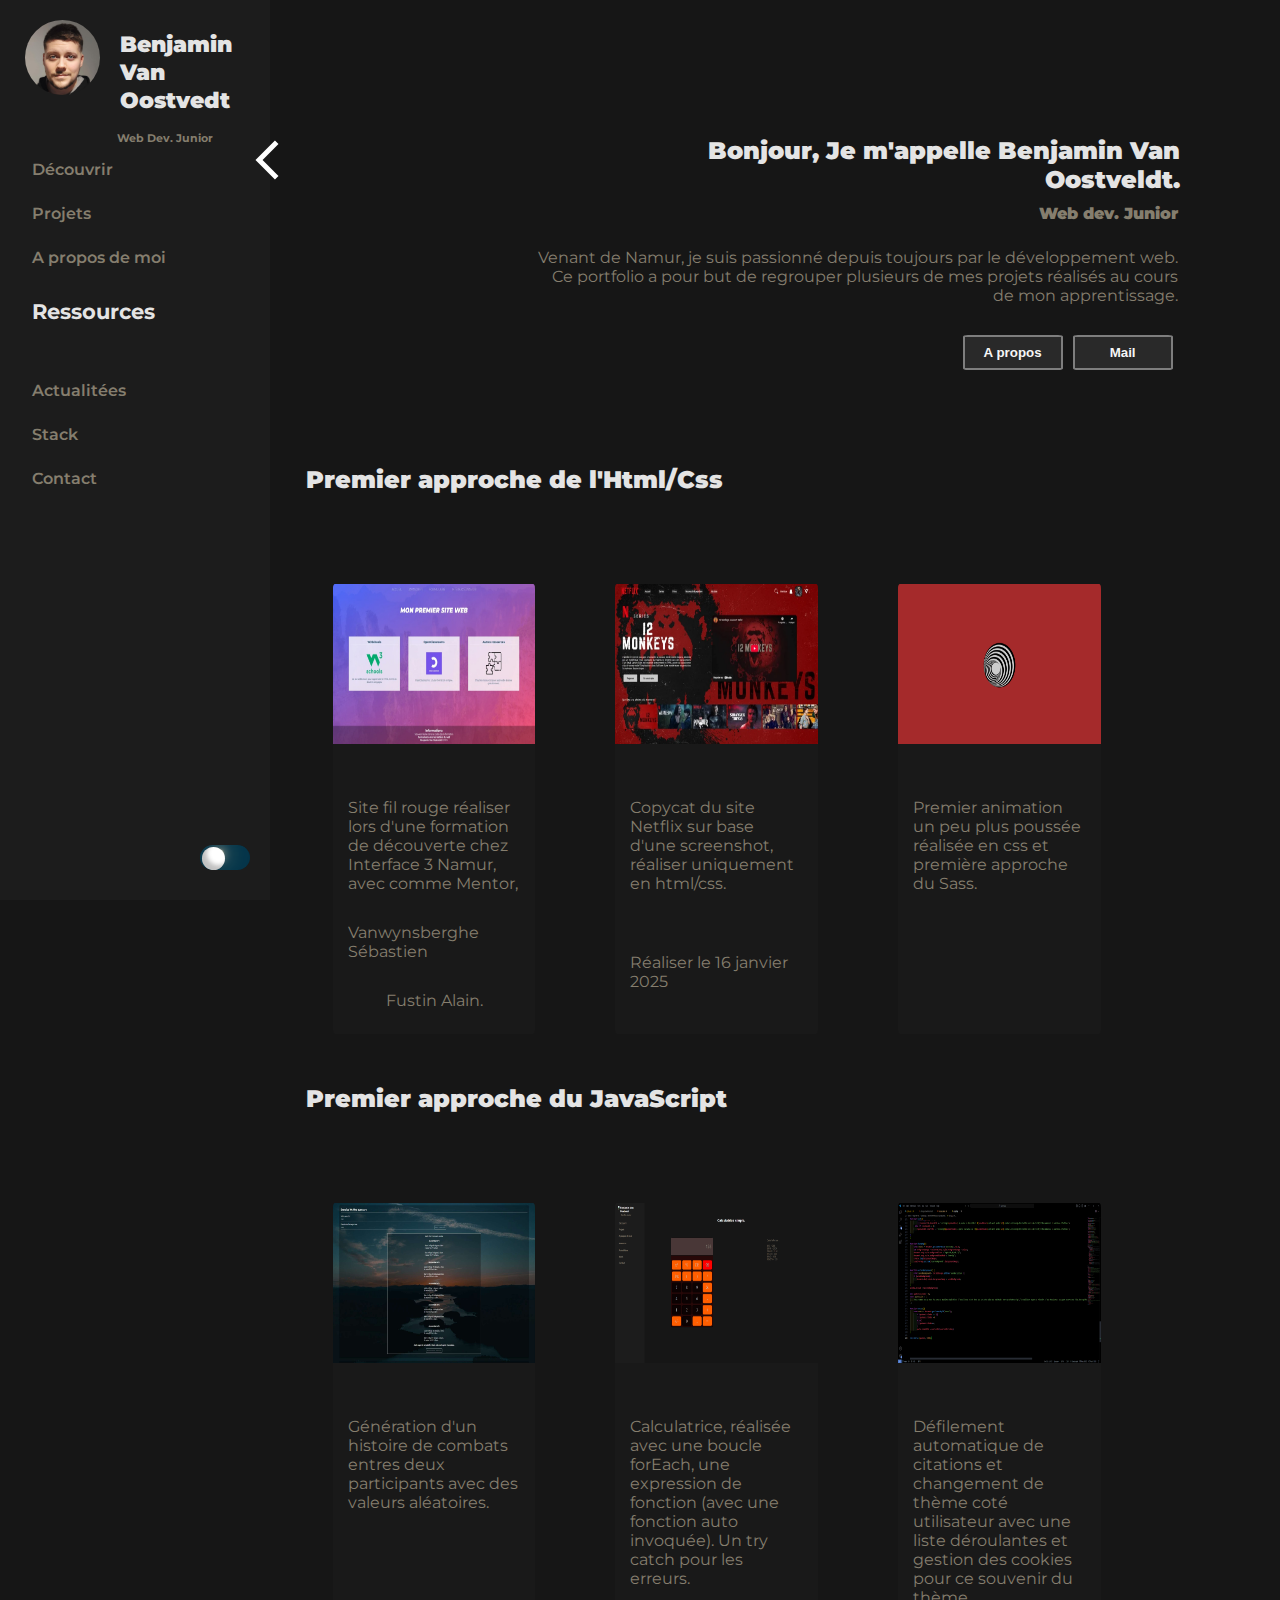
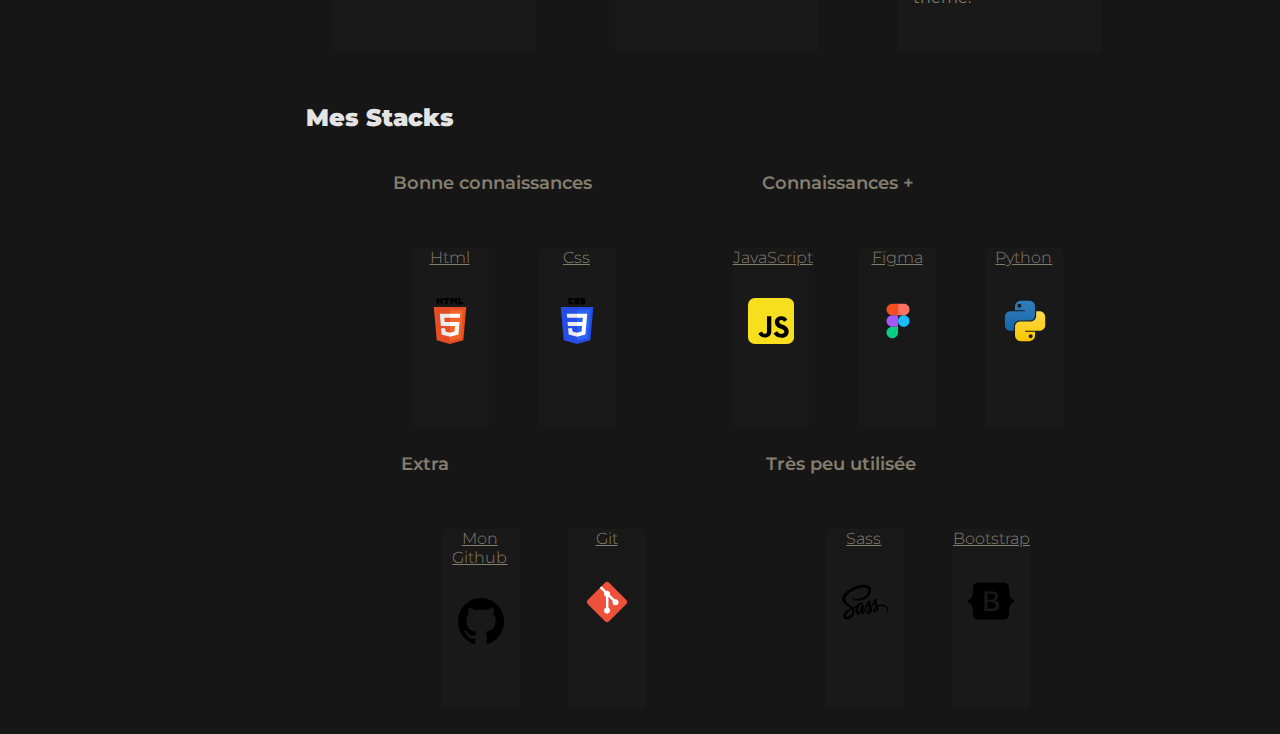
==== commit 611f7786: "modif svg" ====
--- a/index.html
+++ b/index.html
@@ -55,7 +55,7 @@
                     <h2>Bonjour, Je m'appelle Benjamin Van Oostveldt.</h2>
                     <h3 class="subs">Web dev. Junior</h3>
                     </div>
-                <p>Venant de Namur, interesser depuis toujours pas le milieu du dev. Web. Ce portefolio à pour but de regrouper plusieurs de mes projets réaliser au cours de mon apprentissage. </p>
+                <p>Venant de Namur, je suis passionné depuis toujours par le développement web. Ce portfolio a pour but de regrouper plusieurs de mes projets réalisés au cours de mon apprentissage.</p>
                 <div class="desc">
                     <button class="btnDescription" id="aPropos"><a href="#">A propos</a></button>
                     <button class="btnDescription" id="mail"><a href="#">Mail</a></button>
--- a/css/style.css
+++ b/css/style.css
@@ -105,7 +105,7 @@
     display: flex;
     flex-direction: column;
     width: 70%;
-    margin-top: 16vh;
+    margin-top: 14vh;
     margin-bottom: 50px;
     margin-left: auto;
 }
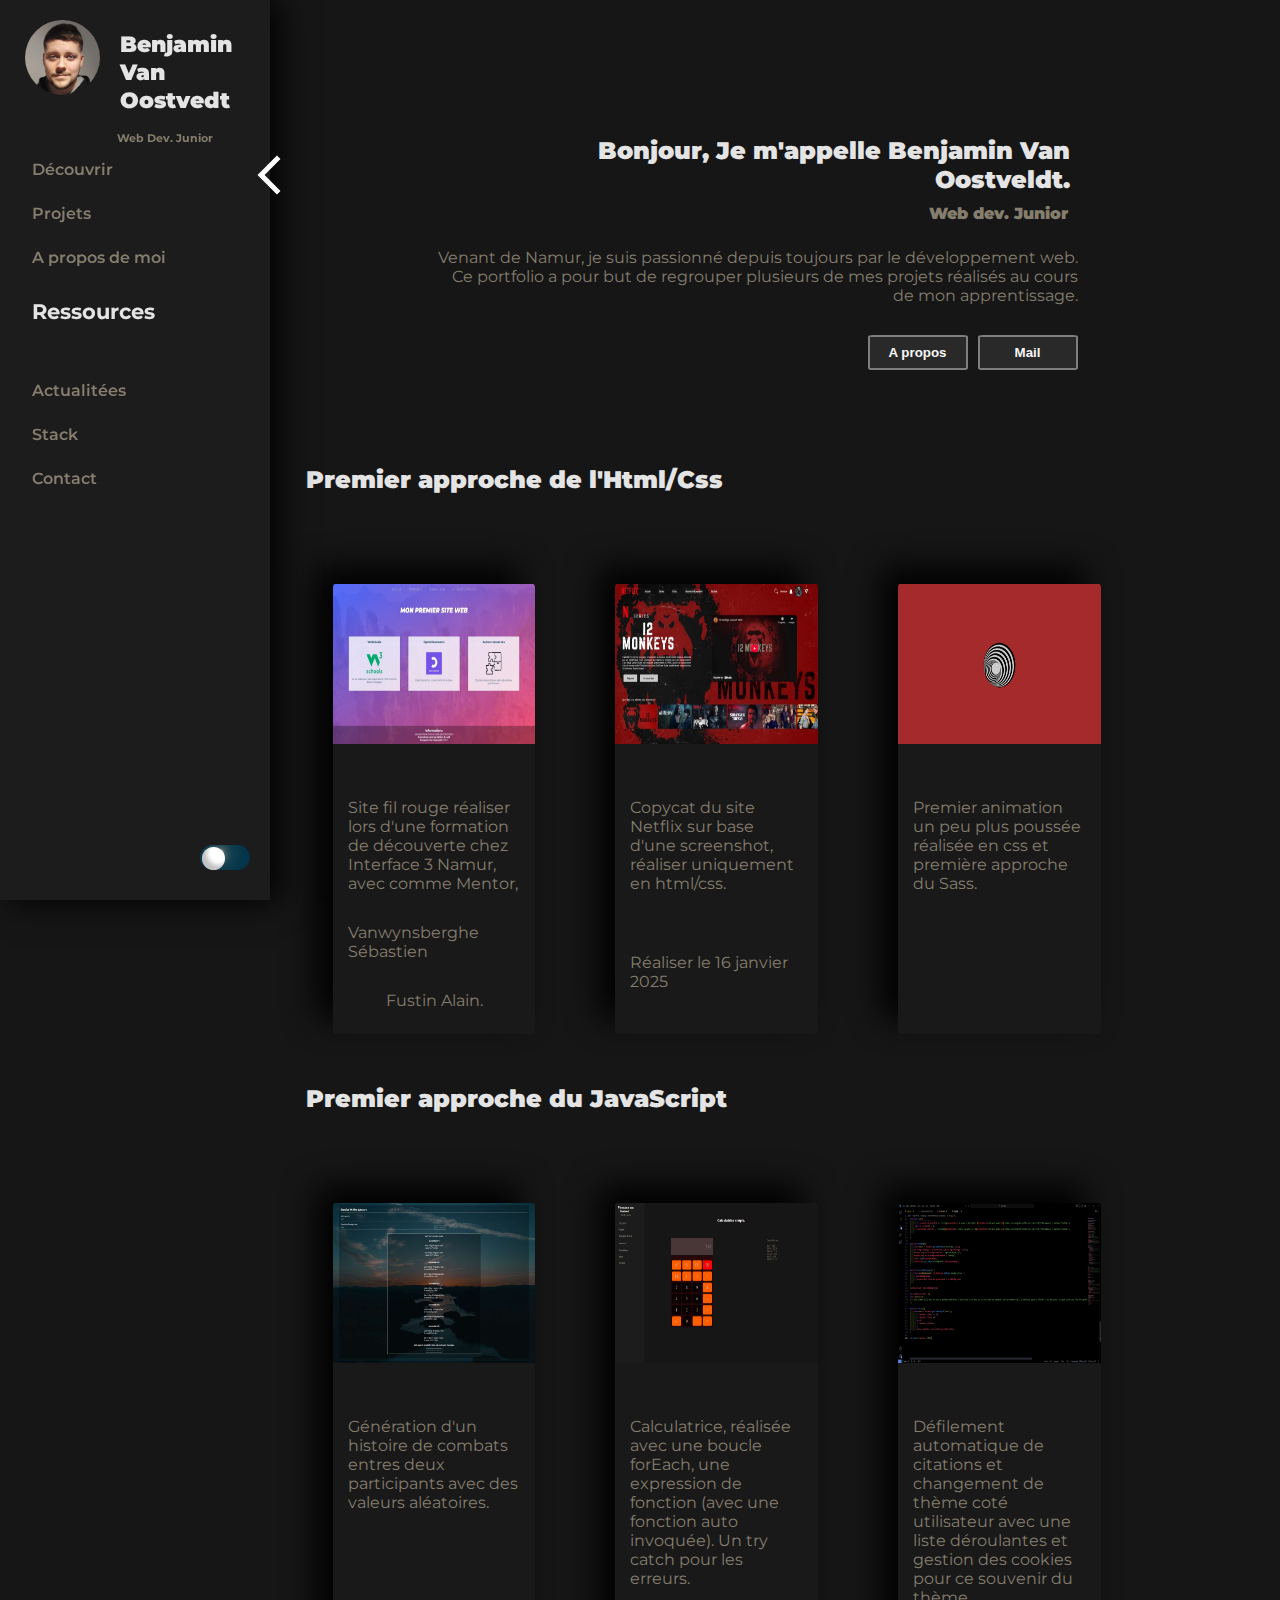
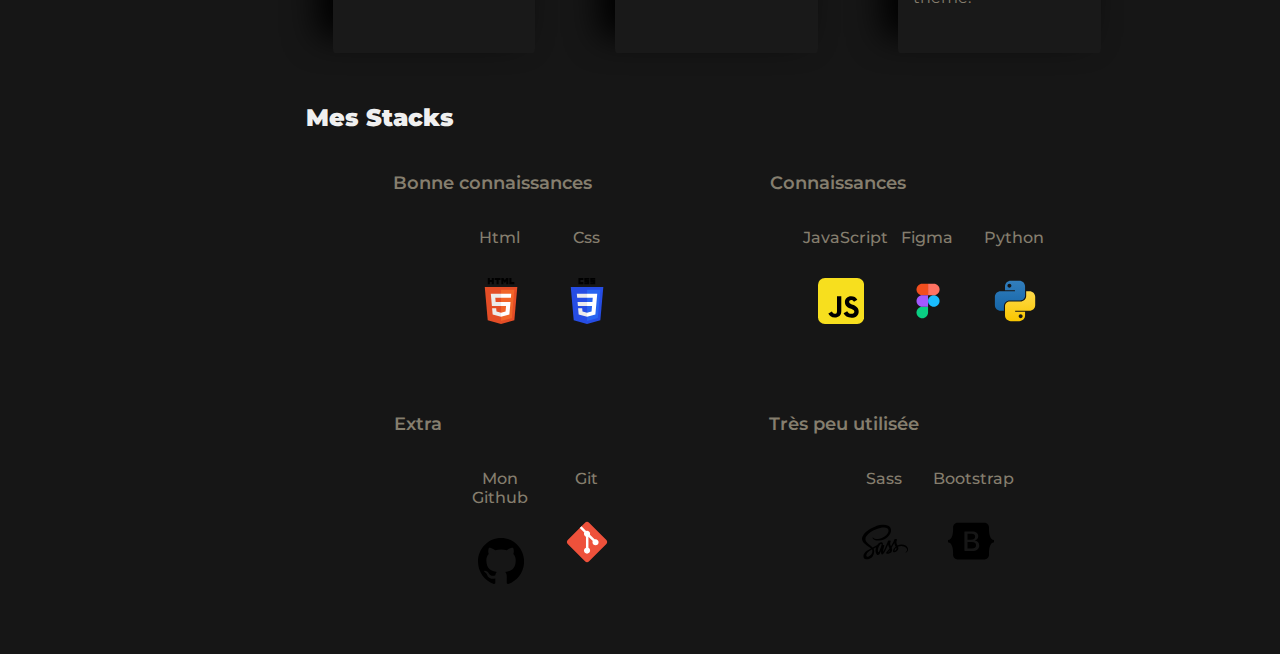
==== commit 8178a7c2: "test backdown" ====
--- a/index.html
+++ b/index.html
@@ -43,7 +43,7 @@
             <input type="checkbox" name="checkbox" class="switch" id="theme" onchange="chgmtTheme()">
         </div>
         <!-- Flèche blanche -->
-        <svg viewBox="0 0 16 16" xmlns:dc="http://purl.org/dc/elements/1.1/" xmlns:cc="http://creativecommons.org/ns#" xmlns:rdf="http://www.w3.org/1999/02/22-rdf-syntax-ns#" xmlns="http://www.w3.org/2000/svg" id="svg2" version="1.1" fill="#000000"><g id="SVGRepo_bgCarrier" stroke-width="0"></g><g id="SVGRepo_tracerCarrier" stroke-linecap="round" stroke-linejoin="round"></g><g id="SVGRepo_iconCarrier"> <metadata id="metadata7"> <rdf:rdf> <cc:work> <dc:format>image/svg+xml</dc:format> <dc:type rdf:resource="http://purl.org/dc/dcmitype/StillImage"></dc:type> <dc:title></dc:title> <dc:date>2021</dc:date> <dc:creator> <cc:agent> <dc:title>Timothée Giet</dc:title> </cc:agent> </dc:creator> <cc:license rdf:resource="http://creativecommons.org/licenses/by-sa/4.0/"></cc:license> </cc:work> <cc:license rdf:about="http://creativecommons.org/licenses/by-sa/4.0/"> <cc:permits rdf:resource="http://creativecommons.org/ns#Reproduction"></cc:permits> <cc:permits rdf:resource="http://creativecommons.org/ns#Distribution"></cc:permits> <cc:requires rdf:resource="http://creativecommons.org/ns#Notice"></cc:requires> <cc:requires rdf:resource="http://creativecommons.org/ns#Attribution"></cc:requires> <cc:permits rdf:resource="http://creativecommons.org/ns#DerivativeWorks"></cc:permits> <cc:requires rdf:resource="http://creativecommons.org/ns#ShareAlike"></cc:requires> </cc:license> </rdf:rdf> </metadata> <g id="layer1" transform="rotate(45 1254.793 524.438)"> <path style="fill:#ffffff;fill-opacity:1;fill-rule:evenodd;stroke:none;stroke-width:1px;stroke-linecap:butt;stroke-linejoin:miter;stroke-opacity:1" d="M15.464 1044.409v-1.997h-9v-9h-2v11z" id="arrow"></path> </g> </g></svg>
+        <svg viewBox="0 0 16 16" xmlns:dc="http://purl.org/dc/elements/1.1/" xmlns:cc="http://creativecommons.org/ns#" xmlns:rdf="http://www.w3.org/1999/02/22-rdf-syntax-ns#" xmlns="http://www.w3.org/2000/svg" id="svg2" version="1.1" fill="#000000"><g id="SVGRepo_bgCarrier" stroke-width="0"></g><g id="SVGRepo_tracerCarrier" stroke-linecap="round" stroke-linejoin="round"></g><g id="SVGRepo_iconCarrier"> <metadata id="metadata7"> <rdf:rdf> <cc:work> <dc:format>image/svg+xml</dc:format> <dc:type rdf:resource="http://purl.org/dc/dcmitype/StillImage"></dc:type> <dc:title></dc:title> <dc:date>2021</dc:date> <dc:creator> <cc:agent> <dc:title>Timothée Giet</dc:title> </cc:agent> </dc:creator> <cc:license rdf:resource="http://creativecommons.org/licenses/by-sa/4.0/"></cc:license> </cc:work> <cc:license rdf:about="http://creativecommons.org/licenses/by-sa/4.0/"> <cc:permits rdf:resource="http://creativecommons.org/ns#Reproduction"></cc:permits> <cc:permits rdf:resource="http://creativecommons.org/ns#Distribution"></cc:permits> <cc:requires rdf:resource="http://creativecommons.org/ns#Notice"></cc:requires> <cc:requires rdf:resource="http://creativecommons.org/ns#Attribution"></cc:requires> <cc:permits rdf:resource="http://creativecommons.org/ns#DerivativeWorks"></cc:permits> <cc:requires rdf:resource="http://creativecommons.org/ns#ShareAlike"></cc:requires> </cc:license> </rdf:rdf> </metadata> <g id="layer1" transform="rotate(45 1254.793 524.438)"> <path style="fill:#ffffff;fill-opacity:1;fill-rule:evenodd;stroke:none;stroke-width:1px;stroke-linecap:butt;stroke-linejoin:miter;stroke-opacity:1" d="M15.464 1044.409v-1.997h-9v-9h-2v11z" id="arrow" onclick="backdrop()"></path> </g> </g></svg>
     </header>
     
     <main>
@@ -108,7 +108,7 @@
                     
                     <div class="titreMiniCard">
                         <h3>Bonne connaissances</h3>
-                        <h3>Connaissances +</h3>
+                        <h3>Connaissances</h3>
                     </div>
                 <div class="bloc">
                     <div class="bloc1">
@@ -178,5 +178,6 @@
     <footer>
     </footer>
     <script src="js/theme.js"></script>
+    <script src="js/script.js"></script>
 </body>
 </html>--- a/css/style.css
+++ b/css/style.css
@@ -45,7 +45,8 @@
     flex-direction: column;
     min-height: 100vh;
     background-color: rgb(28, 28, 28);
-    width: 270px;
+    width: 270px;    
+    box-shadow: .5rem 0 2rem #000;
 }
 
 nav{
@@ -98,7 +99,9 @@
     margin-left: 5vw;
 }
 
-section{
+#arrow{
+    
+    transition: transform 3s ease-in-out;
 }
 
 .introduction{
@@ -107,7 +110,7 @@
     width: 70%;
     margin-top: 14vh;
     margin-bottom: 50px;
-    margin-left: auto;
+    margin-left:13vw;
 }
 
 .introduction h3, .introduction h2{
@@ -125,7 +128,7 @@
     display: flex;
     flex-direction: column;
     text-align: right;
-    margin: 25px 0;
+    margin: 25px 10px;
     width: 100%;
     justify-content: flex-end;
 }
@@ -147,10 +150,11 @@
 header svg{
     position: absolute;
     top: 140px;
-    right: -18px;
+    right: -35px;
     cursor: pointer;
-    width: 40px;
-    height: 40px;
+    width: 70px;
+    height: 70px;
+    padding: 15px;
 }
 
 .projets{
@@ -175,6 +179,7 @@
     border-radius: 1%;
     background-color: rgba(28,28,28,.5);
     transition: transform 400ms ease-in-out;
+    box-shadow: -1rem -1rem 2rem #000;
 }
 
 .card p{
@@ -203,7 +208,7 @@
     width: 100%;
     display: flex;
     justify-content: flex-end;
-    margin-left: 0;
+    margin-left: 15px;
 }
 
 .btnDescription{
@@ -252,12 +257,12 @@
 
 .stacks h2{
     margin-bottom: 40px;
+    color: rgb(240,240,240);
     /* font-size: 1.2rem; */
 }
 
 .stacks .miniCard h3{
-    font-weight: 300;
-    text-decoration: underline;
+    font-weight: 500;
 }
 
 .titreMiniCard h3{
@@ -272,8 +277,7 @@
     width: 6vw;
     height: 20vh;
     border-radius: 3%;
-    margin: 25px;
-    background-color: rgba(28,28,28,.5);
+    margin: 5px;
     transition: transform 400ms ease-in-out;
     text-align: center;
 }
@@ -303,15 +307,26 @@
 }
 
 .extra{
-    margin-left: -90px;
+    margin-left: -100px;
 }
 .lasth2{
-    text-indent: 50px;
-}
-
-
-
-/* From Uiverse.io by JkHuger */ 
+    text-indent: 62px;
+}
+
+
+
+
+
+
+
+
+
+
+
+
+
+
+
 .switch {
     position: fixed;
     bottom: 30px;
@@ -481,7 +496,13 @@
     }
 }
 
-
+#profil{
+    font-size: 1.2rem;
+    display: flex;
+    margin-top: 90px;
+    width: 50%;
+    text-align: justify; 
+}
 
 
 /* .card:nth-child(1){
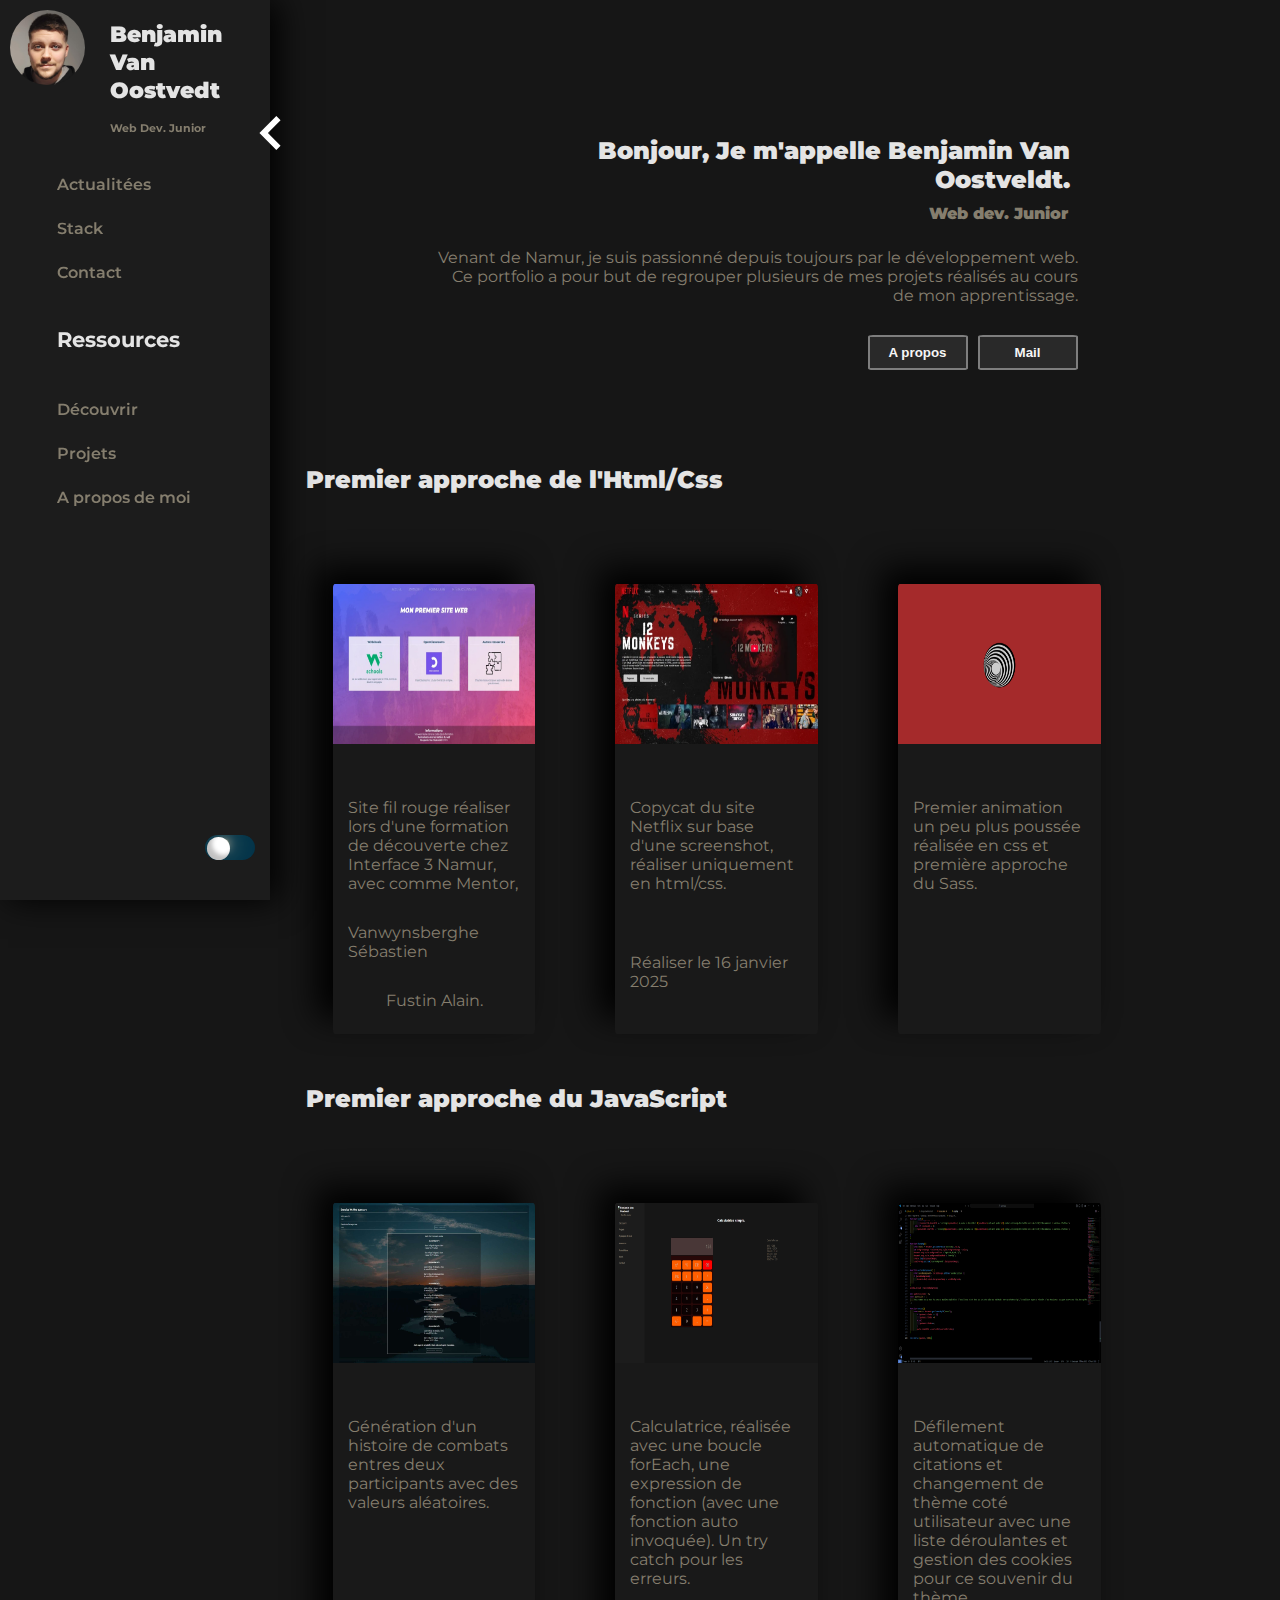
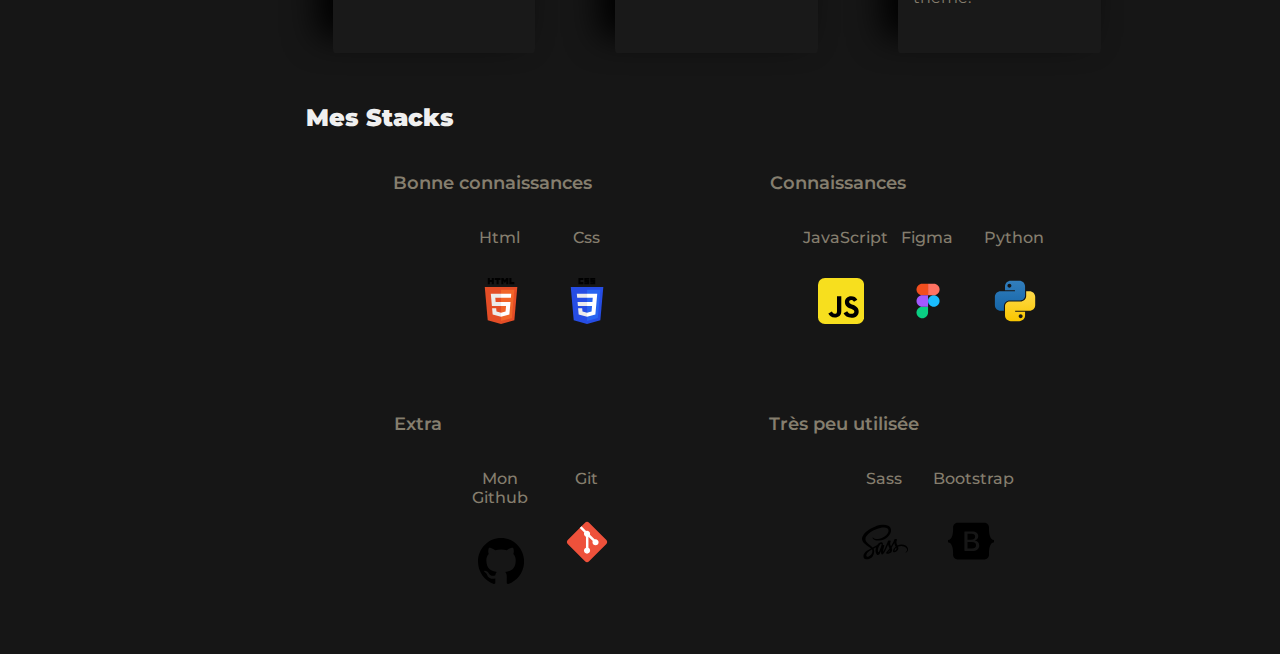
==== commit b849c6da: "Dropdown + shadow" ====
--- a/index.html
+++ b/index.html
@@ -18,32 +18,32 @@
         <nav>
     
             <div class="profil">
-                <img src="img/profil.jpg" alt="Photo de profil.">
+                <img src="img/profil.jpg" alt="Photo de profil." id="photoProfil">
                 <div>
-                    <h1>Benjamin Van Oostvedt</h1>
+                    <h1 class="profilName">Benjamin Van Oostvedt</h1>
                     <h2 class="sub subs">Web Dev. Junior</h2>
                 </div>
             </div>
             
-            <ul>
+            <ul class="firstList">
                 <li><a href="index.html">Découvrir</a></li>
                 <li><a href="projets.html">Projets</a></li>
-                <li><a href="aProposDeMoi.html">A propos de moi</a></li>
+                <li><a href="aProposDeMoi.html" class="sndLi">A propos de moi</a></li>
             </ul>
-            <h2>Ressources</h2>
-            <ul>
+            <h2 class="navH2">Ressources</h2>
+            <ul class="sndList">
                 <li><a href="#">Actualitées</a></li>
                 <li><a href="stacks.html">Stack</a></li>
                 <li><a href="#">Contact</a></li>
             </ul>
             
         </nav>
+        <svg fill="#000000" viewBox="0 0 1024 1024" width="50" height="50" xmlns="http://www.w3.org/2000/svg" id="arrow"><g id="SVGRepo_bgCarrier" stroke-width="0"></g><g id="SVGRepo_tracerCarrier" stroke-linecap="round" stroke-linejoin="round"></g><g id="SVGRepo_iconCarrier"><path d="M604.7 759.2l61.8-61.8L481.1 512l185.4-185.4-61.8-61.8L357.5 512z"  onclick="backdrop()"></path></g></svg>
         
         <div class="wrapper">
             <input type="checkbox" name="checkbox" class="switch" id="theme" onchange="chgmtTheme()">
         </div>
         <!-- Flèche blanche -->
-        <svg viewBox="0 0 16 16" xmlns:dc="http://purl.org/dc/elements/1.1/" xmlns:cc="http://creativecommons.org/ns#" xmlns:rdf="http://www.w3.org/1999/02/22-rdf-syntax-ns#" xmlns="http://www.w3.org/2000/svg" id="svg2" version="1.1" fill="#000000"><g id="SVGRepo_bgCarrier" stroke-width="0"></g><g id="SVGRepo_tracerCarrier" stroke-linecap="round" stroke-linejoin="round"></g><g id="SVGRepo_iconCarrier"> <metadata id="metadata7"> <rdf:rdf> <cc:work> <dc:format>image/svg+xml</dc:format> <dc:type rdf:resource="http://purl.org/dc/dcmitype/StillImage"></dc:type> <dc:title></dc:title> <dc:date>2021</dc:date> <dc:creator> <cc:agent> <dc:title>Timothée Giet</dc:title> </cc:agent> </dc:creator> <cc:license rdf:resource="http://creativecommons.org/licenses/by-sa/4.0/"></cc:license> </cc:work> <cc:license rdf:about="http://creativecommons.org/licenses/by-sa/4.0/"> <cc:permits rdf:resource="http://creativecommons.org/ns#Reproduction"></cc:permits> <cc:permits rdf:resource="http://creativecommons.org/ns#Distribution"></cc:permits> <cc:requires rdf:resource="http://creativecommons.org/ns#Notice"></cc:requires> <cc:requires rdf:resource="http://creativecommons.org/ns#Attribution"></cc:requires> <cc:permits rdf:resource="http://creativecommons.org/ns#DerivativeWorks"></cc:permits> <cc:requires rdf:resource="http://creativecommons.org/ns#ShareAlike"></cc:requires> </cc:license> </rdf:rdf> </metadata> <g id="layer1" transform="rotate(45 1254.793 524.438)"> <path style="fill:#ffffff;fill-opacity:1;fill-rule:evenodd;stroke:none;stroke-width:1px;stroke-linecap:butt;stroke-linejoin:miter;stroke-opacity:1" d="M15.464 1044.409v-1.997h-9v-9h-2v11z" id="arrow" onclick="backdrop()"></path> </g> </g></svg>
     </header>
     
     <main>
--- a/css/style.css
+++ b/css/style.css
@@ -20,6 +20,7 @@
 }
 
 .sub{
+    margin-left: 3px;
     font-size: .7rem;
     color: #857e6e;
 }
@@ -47,18 +48,31 @@
     background-color: rgb(28, 28, 28);
     width: 270px;    
     box-shadow: .5rem 0 2rem #000;
+    transition: .7s ease-in-out;
 }
 
 nav{
-    /* border: 1px solid white; */
-    flex: 1;
-    margin-left: 25px;
     height: 100vh;
 }
 
-nav ul{
-    margin-top: 50px;
+.firstList{
+    position: fixed;
+    top: 400px;
+    left: 50px;
     list-style: none;
+}
+
+.sndList{
+    position: fixed;
+    top: 175px;
+    left: 50px;
+    list-style: none;
+}
+
+.navH2{
+    position: fixed;
+    top: 310px;
+    left: 50px;
 }
 
 nav ul li{
@@ -73,18 +87,22 @@
 }
 
 .profil{
-    display: flex;
+    position: fixed;
+    top: 10px;
+    left: 100px;
     height: 10vh;
-    width: 100%;
+    width: 145px;
     font-size: .7rem;
-    margin-top: 20px;
+    /* margin-top: 20px; */
 }
 
 .profil img{
+    position: fixed;
+    top: 10px;
+    left: 10px;
     border-radius: 100%;
     width: 75px;
     height: 75px;
-    margin-right: 10px;
 }
 
 main{
@@ -99,9 +117,18 @@
     margin-left: 5vw;
 }
 
-#arrow{
-    
-    transition: transform 3s ease-in-out;
+header svg{
+    position:fixed;
+    z-index: 2;
+    top: 88px;
+    left: 225px;
+    width: 90px;
+    height: 90px;
+    fill: white;
+    padding: 10px;
+    cursor: pointer;
+    transform-origin: center center;
+    transition: transform .3s ease-in-out;
 }
 
 .introduction{
@@ -147,15 +174,6 @@
     width: 98%;
 }
 
-header svg{
-    position: absolute;
-    top: 140px;
-    right: -35px;
-    cursor: pointer;
-    width: 70px;
-    height: 70px;
-    padding: 15px;
-}
 
 .projets{
     display: flex;
@@ -311,6 +329,7 @@
 }
 .lasth2{
     text-indent: 62px;
+    
 }
 
 
@@ -329,8 +348,8 @@
 
 .switch {
     position: fixed;
-    bottom: 30px;
-    left: 200px;
+    bottom: 40px;
+    left: 205px;
     width: 50px;
     height: 25px;
     margin: 0px;
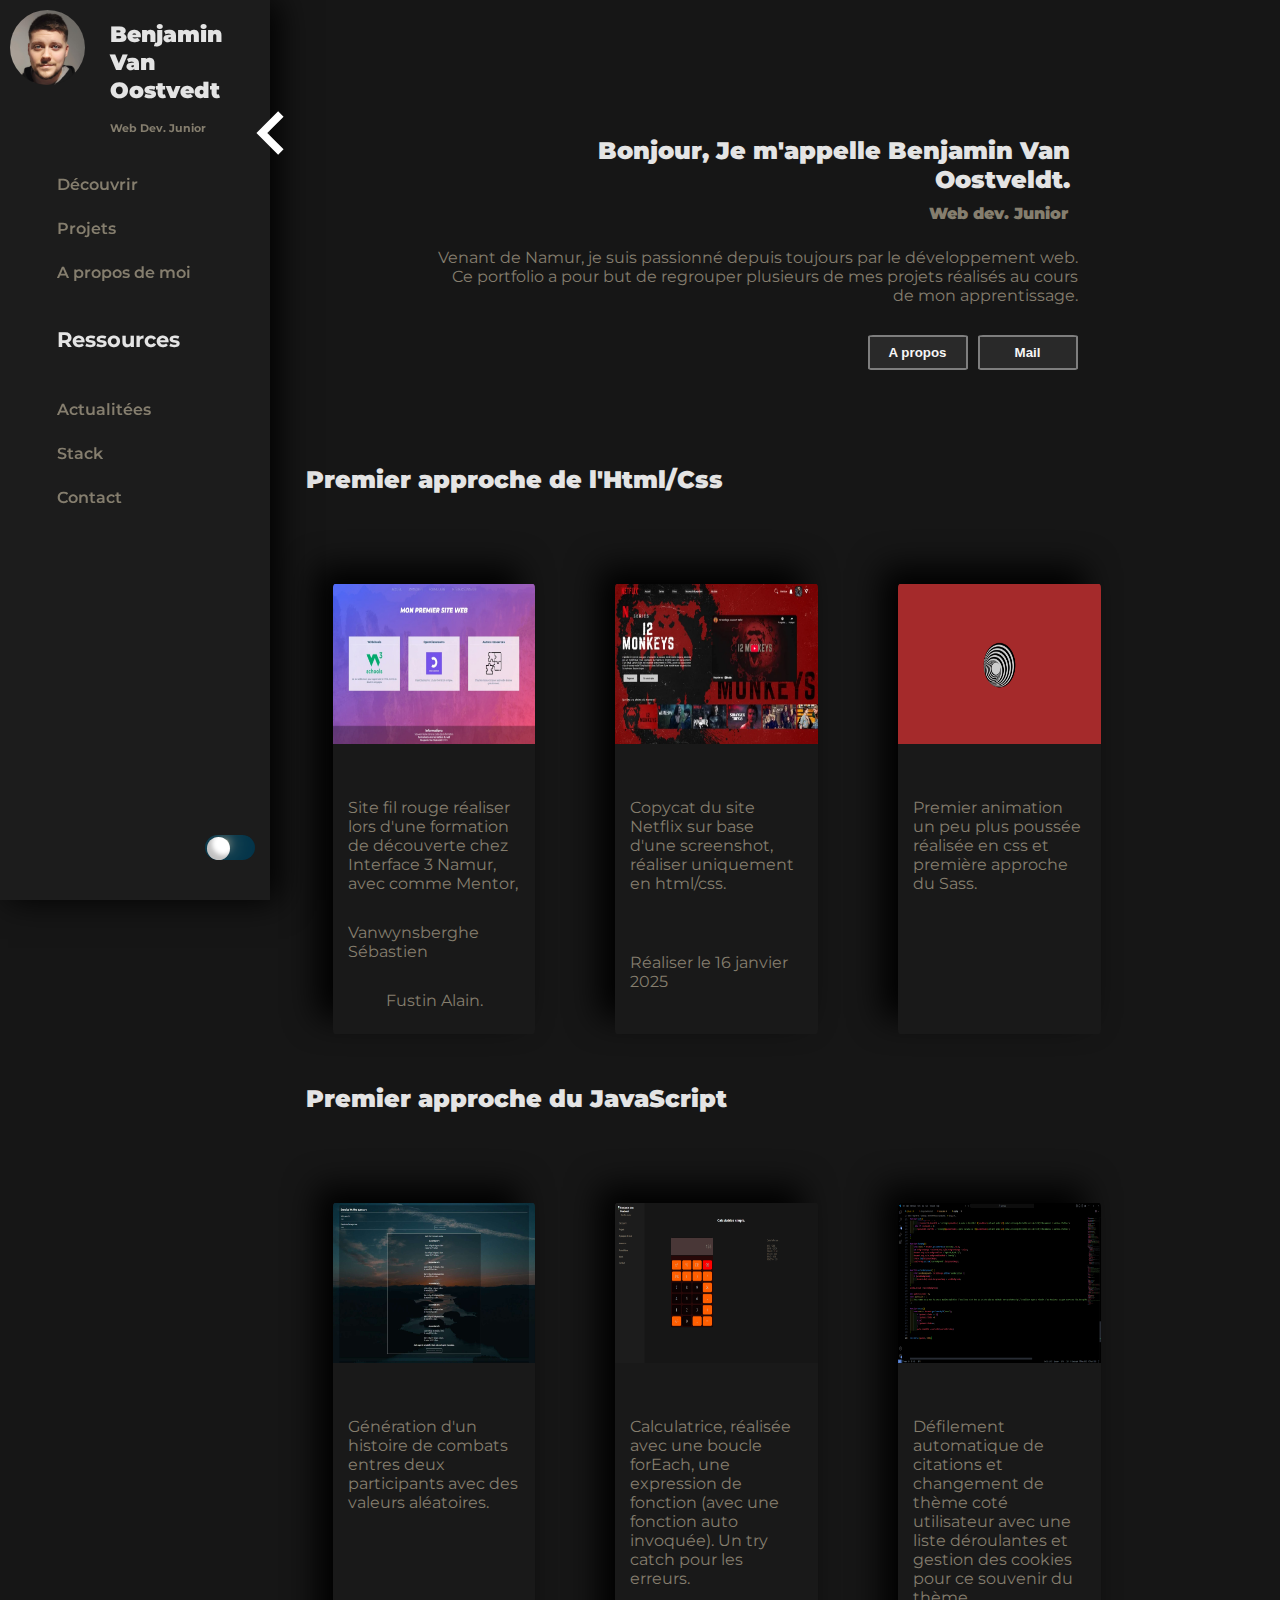
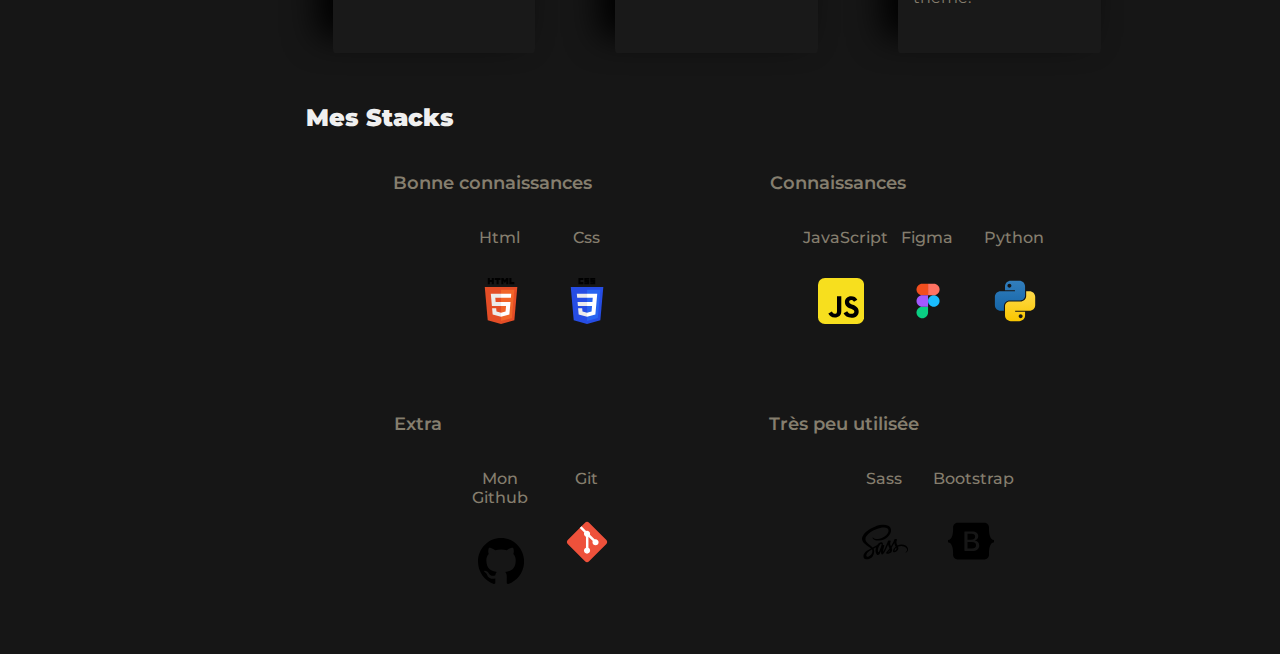
==== commit 97a9a986: "update" ====
--- a/index.html
+++ b/index.html
@@ -26,19 +26,21 @@
             </div>
             
             <ul class="firstList">
-                <li><a href="index.html">Découvrir</a></li>
-                <li><a href="projets.html">Projets</a></li>
+                <li><a href="index.html"class="sndLi">Découvrir</a></li>
+                <li><a href="projets.html"class="sndLi">Projets</a></li>
                 <li><a href="aProposDeMoi.html" class="sndLi">A propos de moi</a></li>
             </ul>
             <h2 class="navH2">Ressources</h2>
             <ul class="sndList">
-                <li><a href="#">Actualitées</a></li>
-                <li><a href="stacks.html">Stack</a></li>
-                <li><a href="#">Contact</a></li>
+                <li><a href="#"class="sndLi">Actualitées</a></li>
+                <li><a href="stacks.html"class="sndLi">Stack</a></li>
+                <li><a href="#"class="sndLi">Contact</a></li>
             </ul>
             
         </nav>
-        <svg fill="#000000" viewBox="0 0 1024 1024" width="50" height="50" xmlns="http://www.w3.org/2000/svg" id="arrow"><g id="SVGRepo_bgCarrier" stroke-width="0"></g><g id="SVGRepo_tracerCarrier" stroke-linecap="round" stroke-linejoin="round"></g><g id="SVGRepo_iconCarrier"><path d="M604.7 759.2l61.8-61.8L481.1 512l185.4-185.4-61.8-61.8L357.5 512z"  onclick="backdrop()"></path></g></svg>
+        <div class="drop" onclick="backdrop()">
+            <svg fill="#000000" viewBox="0 0 1024 1024" width="50" height="50" xmlns="http://www.w3.org/2000/svg" id="arrow"><g id="SVGRepo_bgCarrier" stroke-width="0"></g><g id="SVGRepo_tracerCarrier" stroke-linecap="round" stroke-linejoin="round"></g><g id="SVGRepo_iconCarrier"><path d="M604.7 759.2l61.8-61.8L481.1 512l185.4-185.4-61.8-61.8L357.5 512z"></path></g></svg>
+        </div>
         
         <div class="wrapper">
             <input type="checkbox" name="checkbox" class="switch" id="theme" onchange="chgmtTheme()">
--- a/css/style.css
+++ b/css/style.css
@@ -19,10 +19,15 @@
     font-weight: 900;
 }
 
+.profilName{
+    transition: .7s ease-in-out;
+}
+
 .sub{
     margin-left: 3px;
     font-size: .7rem;
     color: #857e6e;
+    transition: .7s ease-in-out;
 }
 .subs{
     color: #857e6e;
@@ -57,22 +62,25 @@
 
 .firstList{
     position: fixed;
+    top: 175px;
+    left: 50px;
+    list-style: none;
+    transition: .7s ease-in-out;
+}
+
+.sndList{
+    position: fixed;
     top: 400px;
     left: 50px;
     list-style: none;
-}
-
-.sndList{
-    position: fixed;
-    top: 175px;
-    left: 50px;
-    list-style: none;
+    transition: .7s ease-in-out;
 }
 
 .navH2{
     position: fixed;
     top: 310px;
     left: 50px;
+    transition: .7s ease-in-out;
 }
 
 nav ul li{
@@ -103,6 +111,7 @@
     border-radius: 100%;
     width: 75px;
     height: 75px;
+    transition: .7s ease-in-out;
 }
 
 main{
@@ -118,17 +127,19 @@
 }
 
 header svg{
+    width: 90px;
+    height: 90px;
+    fill: white;
+    z-index: 3;
+    transform-origin: center center;
+    transition: transform .3s ease-in-out;
+}
+.drop{
     position:fixed;
     z-index: 2;
     top: 88px;
     left: 225px;
-    width: 90px;
-    height: 90px;
-    fill: white;
-    padding: 10px;
     cursor: pointer;
-    transform-origin: center center;
-    transition: transform .3s ease-in-out;
 }
 
 .introduction{
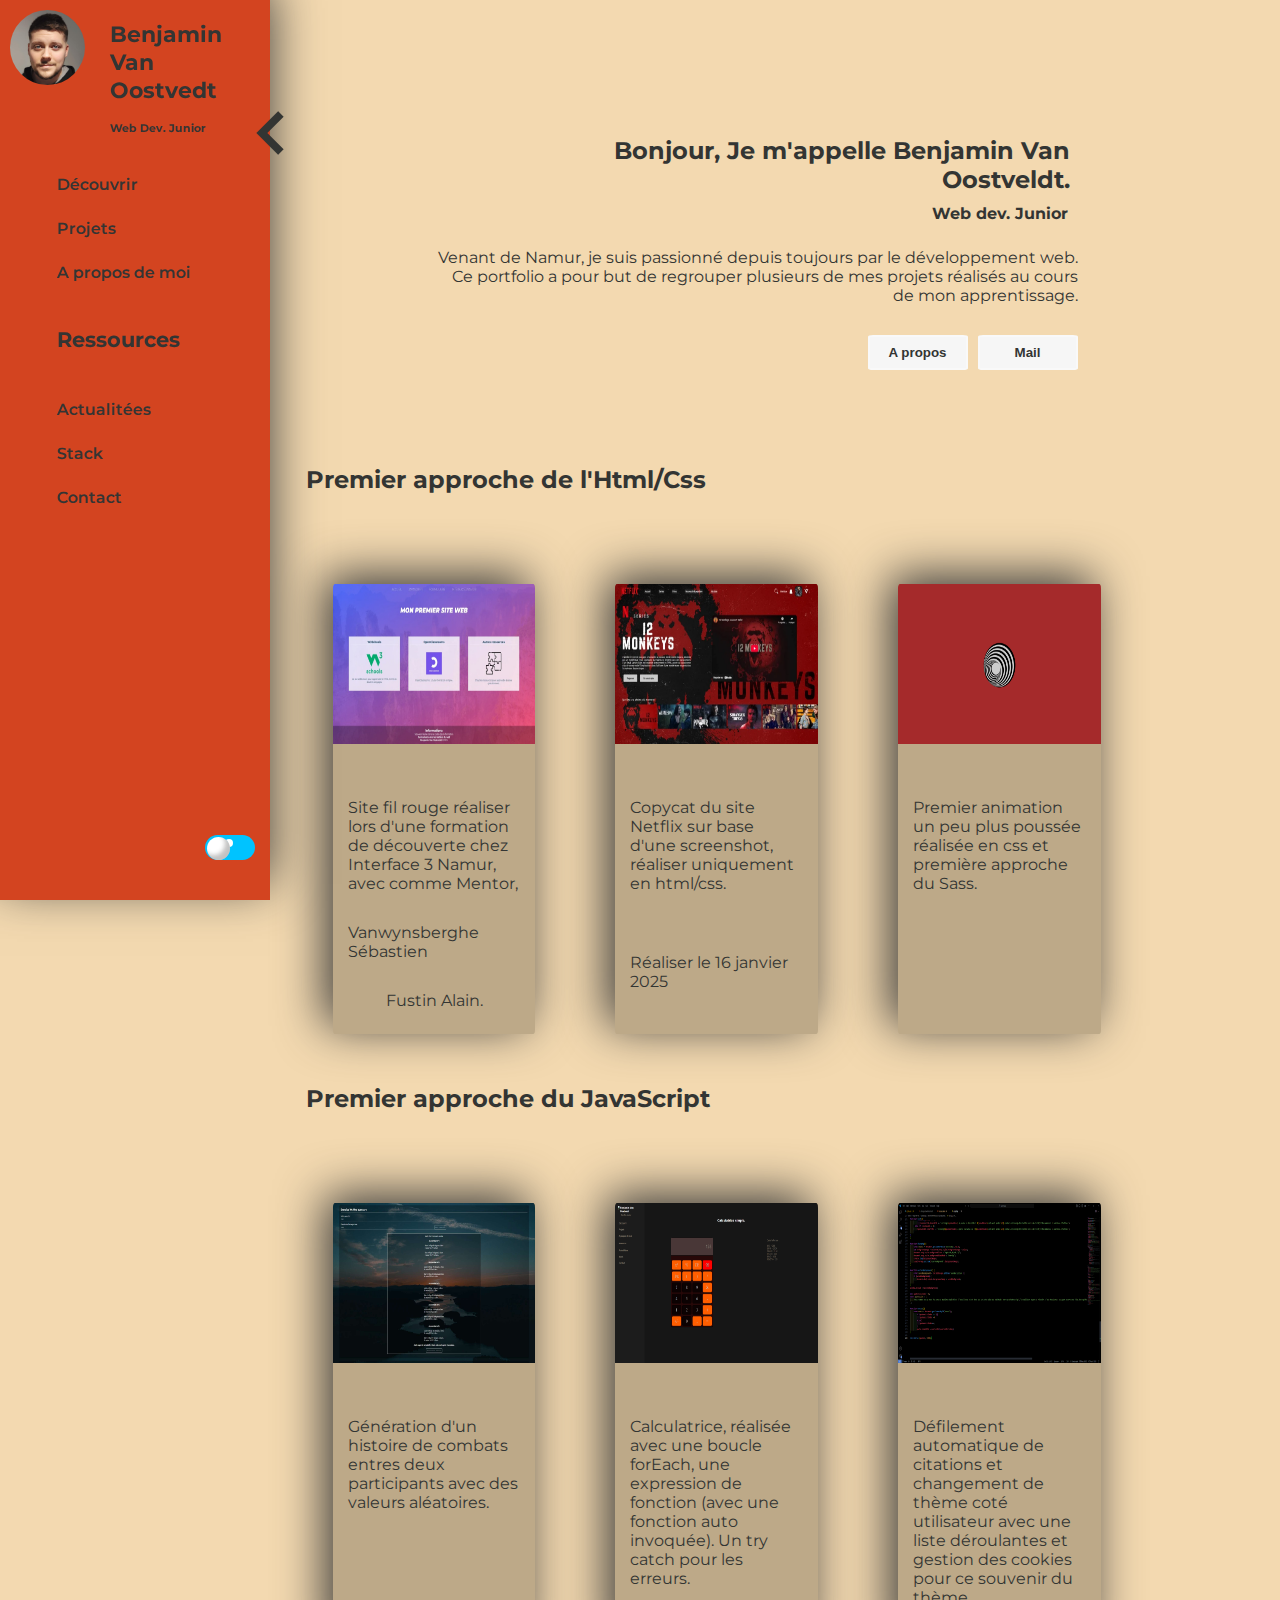
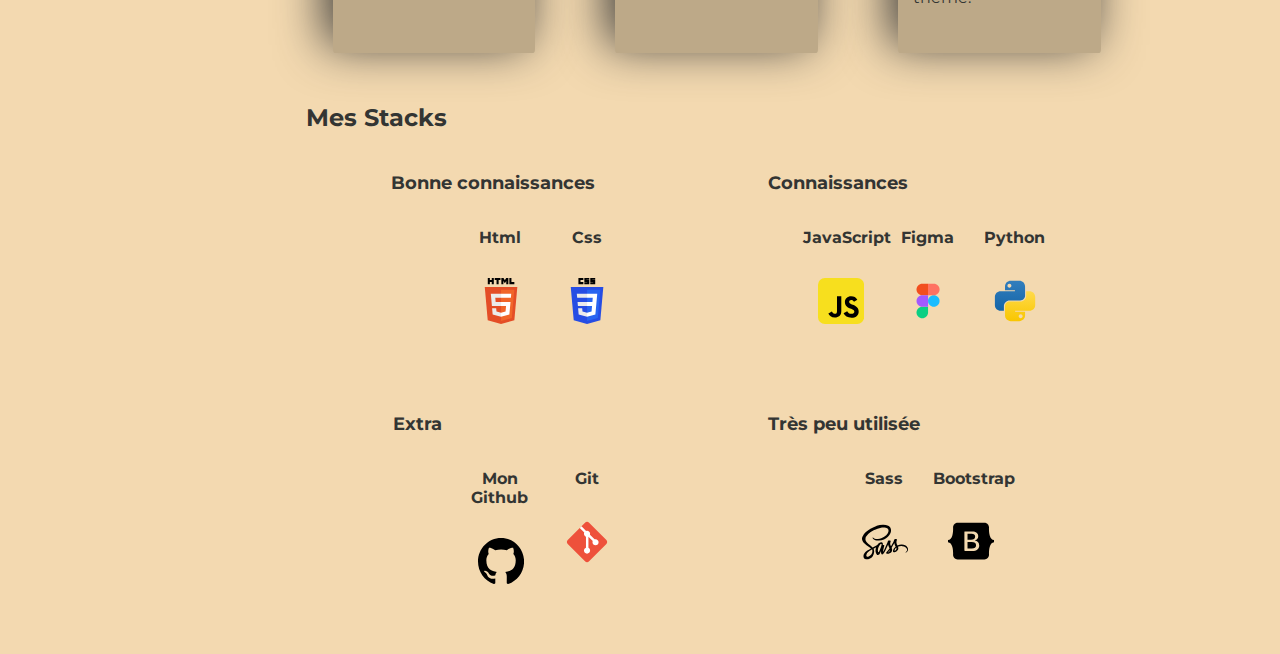
==== commit c2bbcd08: "update" ====
--- a/index.html
+++ b/index.html
@@ -20,7 +20,7 @@
             <div class="profil">
                 <img src="img/profil.jpg" alt="Photo de profil." id="photoProfil">
                 <div>
-                    <h1 class="profilName">Benjamin Van Oostvedt</h1>
+                    <h1 class="profilName">Benjamin <span>Van Oostvedt</span></h1>
                     <h2 class="sub subs">Web Dev. Junior</h2>
                 </div>
             </div>
@@ -34,7 +34,7 @@
             <ul class="sndList">
                 <li><a href="#"class="sndLi">Actualitées</a></li>
                 <li><a href="stacks.html"class="sndLi">Stack</a></li>
-                <li><a href="#"class="sndLi">Contact</a></li>
+                <li><a href="contact.html"class="sndLi">Contact</a></li>
             </ul>
             
         </nav>
@@ -43,7 +43,7 @@
         </div>
         
         <div class="wrapper">
-            <input type="checkbox" name="checkbox" class="switch" id="theme" onchange="chgmtTheme()">
+            <input type="checkbox" name="checkbox" class="switch" id="theme" onchange="swapTheme()">
         </div>
         <!-- Flèche blanche -->
     </header>
@@ -59,8 +59,8 @@
                     </div>
                 <p>Venant de Namur, je suis passionné depuis toujours par le développement web. Ce portfolio a pour but de regrouper plusieurs de mes projets réalisés au cours de mon apprentissage.</p>
                 <div class="desc">
-                    <button class="btnDescription" id="aPropos"><a href="#">A propos</a></button>
-                    <button class="btnDescription" id="mail"><a href="#">Mail</a></button>
+                    <button class="btnDescription" id="aPropos"><a href="#" class="btnDesc">A propos</a></button>
+                    <button class="btnDescription" id="mail"><a href="#" class="btnDesc">Mail</a></button>
                 </div>
             </section>
             
--- a/css/style.css
+++ b/css/style.css
@@ -19,6 +19,10 @@
     font-weight: 900;
 }
 
+h1 span{
+    display:block;
+}
+
 .profilName{
     transition: .7s ease-in-out;
 }
@@ -52,7 +56,7 @@
     min-height: 100vh;
     background-color: rgb(28, 28, 28);
     width: 270px;    
-    box-shadow: .5rem 0 2rem #000;
+    /* box-shadow: .5rem 0 2rem #000; */
     transition: .7s ease-in-out;
 }
 
@@ -99,7 +103,7 @@
     top: 10px;
     left: 100px;
     height: 10vh;
-    width: 145px;
+    width: 170px;
     font-size: .7rem;
     /* margin-top: 20px; */
 }
@@ -199,8 +203,8 @@
 }
 
 .card{
+    /* border: 1px solid white; */
     text-align: center;
-    /* border: 1px solid white; */
     width: 22%;
     height: 50vh;
     margin: 40px;
@@ -212,21 +216,20 @@
 }
 
 .card p{
+    /* border: 1px solid white; */
     display: flex;
     flex-direction: column;
     align-items: center;
     justify-content: center;
     text-align: left;
     padding: 15px;
-    /* border: 1px solid white; */
-    
 }
 
 .card img{
+    /* border-radius: 3%; */
     margin-bottom: 35px;
     width: 100%;
     height: 160px;
-    /* border-radius: 3%; */
 }
 
 .card:hover{
@@ -243,7 +246,7 @@
 .btnDescription{
     border-radius: 5%;
     border: 2px solid rgba(255, 255, 255,.4);
-    background-color: rgba(60,60,60,.5);
+    /* background-color: rgba(60,60,60,.5); */
     width: 100px;
     cursor: pointer;
     padding: 8px;
@@ -255,7 +258,7 @@
 
 .btnDescription a{
     padding: 8px;
-    color: rgb(246, 246, 246);
+    /* color: rgb(246, 246, 246); */
     text-align: center;
     text-decoration: none;
 }
@@ -266,10 +269,10 @@
 }
 
 .stacks article{
+    /* border: 1px solid white; */
     display: flex;
     flex-flow: wrap column;
     width: 60vw;
-    /* border: 1px solid white; */
 }
 
 .bloc{
@@ -285,9 +288,9 @@
 
 
 .stacks h2{
+    /* font-size: 1.2rem; */
     margin-bottom: 40px;
     color: rgb(240,240,240);
-    /* font-size: 1.2rem; */
 }
 
 .stacks .miniCard h3{
@@ -305,7 +308,7 @@
 .miniCard{
     width: 6vw;
     height: 20vh;
-    border-radius: 3%;
+    /* border-radius: 3%; */
     margin: 5px;
     transition: transform 400ms ease-in-out;
     text-align: center;
@@ -342,13 +345,6 @@
     text-indent: 62px;
     
 }
-
-
-
-
-
-
-
 
 
 
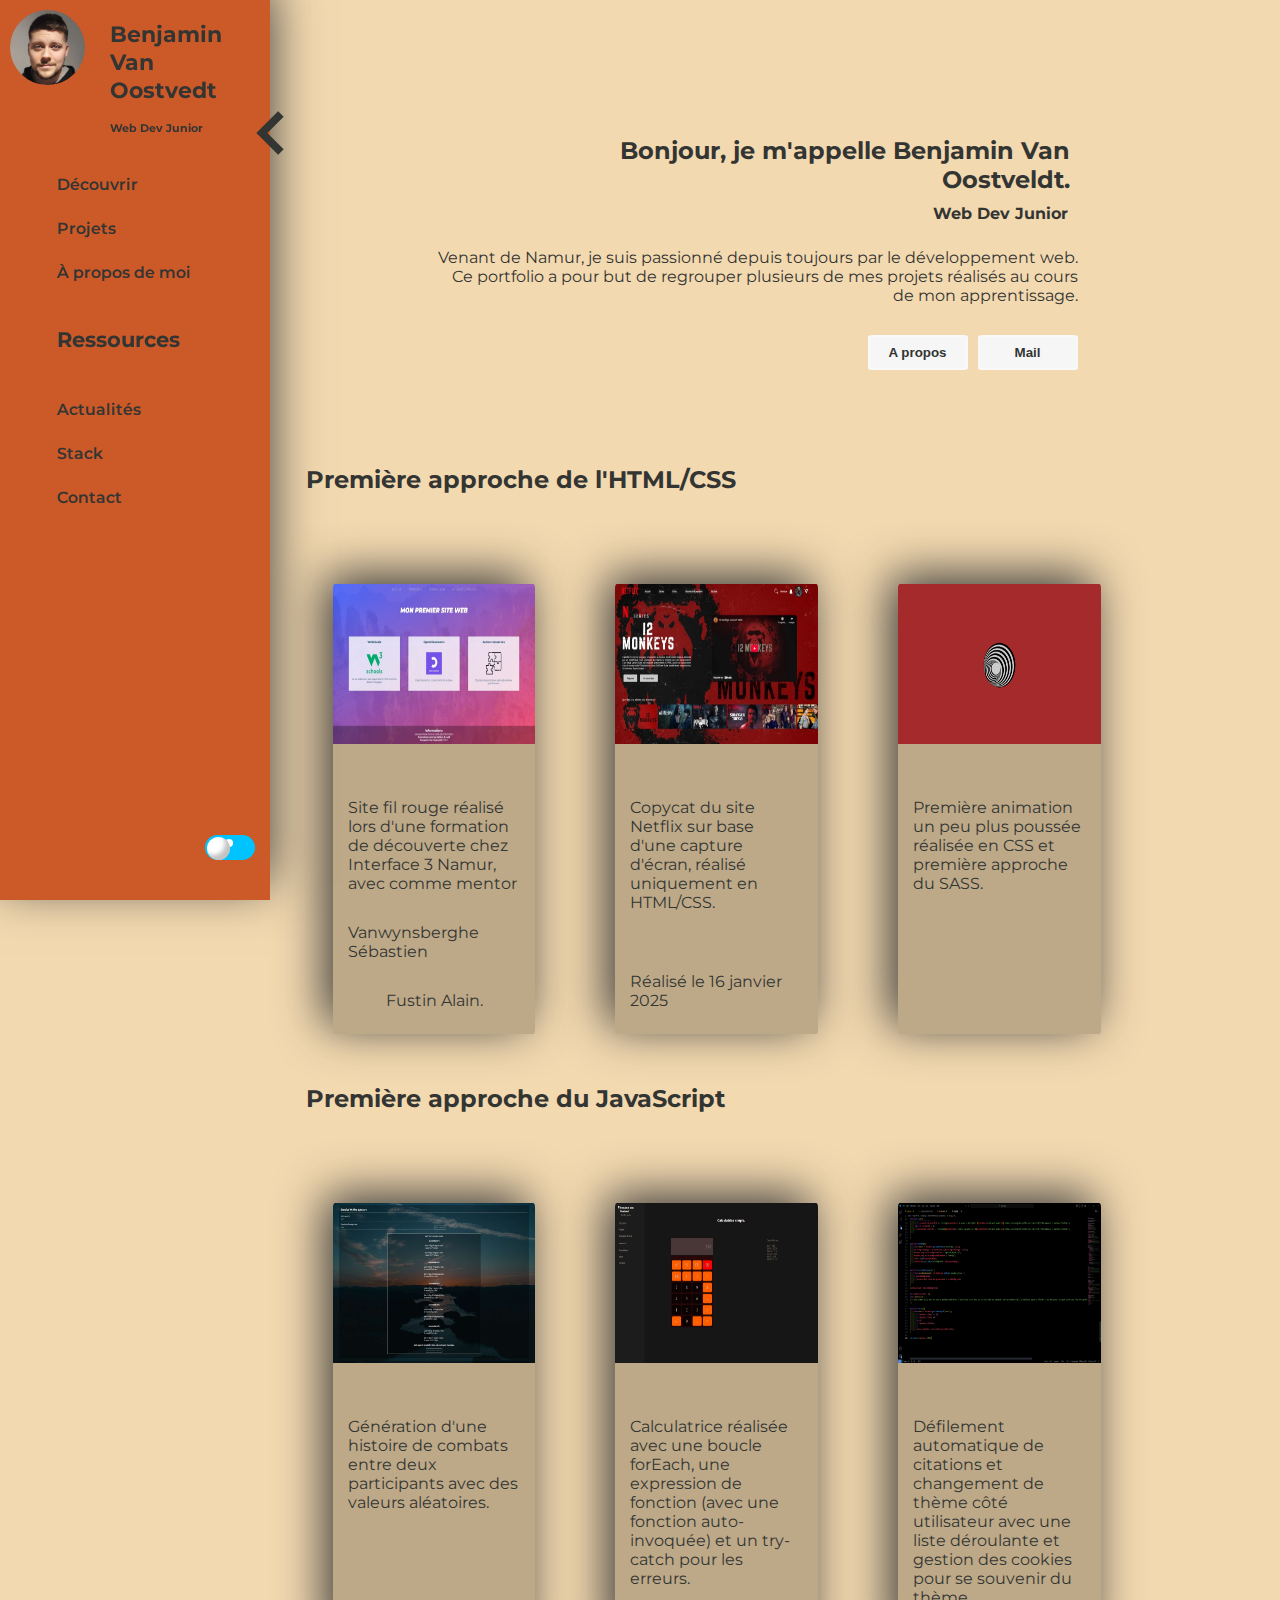
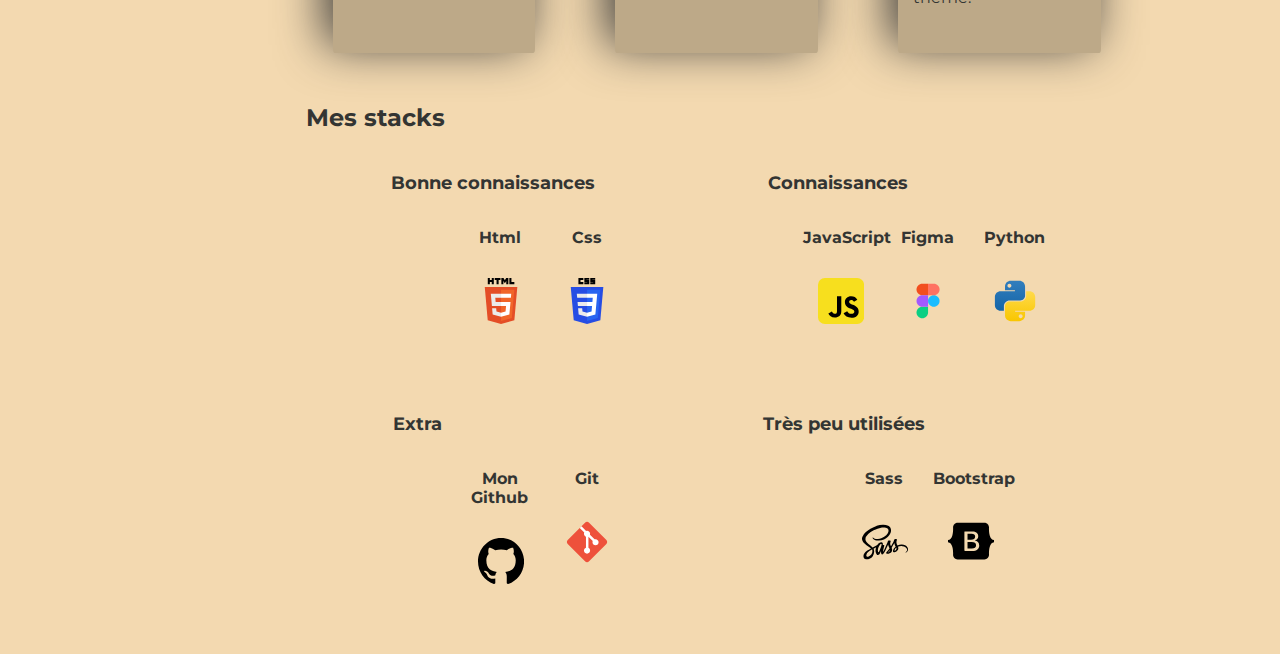
==== commit 594c8a3a: "correction fautes" ====
--- a/index.html
+++ b/index.html
@@ -21,18 +21,18 @@
                 <img src="img/profil.jpg" alt="Photo de profil." id="photoProfil">
                 <div>
                     <h1 class="profilName">Benjamin <span>Van Oostvedt</span></h1>
-                    <h2 class="sub subs">Web Dev. Junior</h2>
+                    <h2 class="sub subs">Web Dev Junior</h2>
                 </div>
             </div>
             
             <ul class="firstList">
                 <li><a href="index.html"class="sndLi">Découvrir</a></li>
                 <li><a href="projets.html"class="sndLi">Projets</a></li>
-                <li><a href="aProposDeMoi.html" class="sndLi">A propos de moi</a></li>
+                <li><a href="aProposDeMoi.html" class="sndLi">À propos de moi</a></li>
             </ul>
             <h2 class="navH2">Ressources</h2>
             <ul class="sndList">
-                <li><a href="#"class="sndLi">Actualitées</a></li>
+                <li><a href="#"class="sndLi">Actualités</a></li>
                 <li><a href="stacks.html"class="sndLi">Stack</a></li>
                 <li><a href="contact.html"class="sndLi">Contact</a></li>
             </ul>
@@ -54,8 +54,8 @@
 
             <section class="introduction">
                 <div class="intro">
-                    <h2>Bonjour, Je m'appelle Benjamin Van Oostveldt.</h2>
-                    <h3 class="subs">Web dev. Junior</h3>
+                    <h2>Bonjour, je m'appelle Benjamin Van Oostveldt.</h2>
+                    <h3 class="subs">Web Dev Junior</h3>
                     </div>
                 <p>Venant de Namur, je suis passionné depuis toujours par le développement web. Ce portfolio a pour but de regrouper plusieurs de mes projets réalisés au cours de mon apprentissage.</p>
                 <div class="desc">
@@ -64,48 +64,48 @@
                 </div>
             </section>
             
-            <h2>Premier approche de l'Html/Css</h2>
+            <h2>Première approche de l'HTML/CSS</h2>
             <section class="projets">
                     <div class="card">
                         <a href="https://bvanoo.github.io/filrouge/" target="_blank" rel="noopener noreferrer">
                             <img src="img/screenSiteFilRouge.jpg" alt="screenshot Site fil rouge.">
-                            <p>Site fil rouge réaliser lors d'une formation de découverte chez Interface 3 Namur, avec comme Mentor, </p> <p>Vanwynsberghe Sébastien</p><p>Fustin Alain.</p>
+                            <p>Site fil rouge réalisé lors d'une formation de découverte chez Interface 3 Namur, avec comme mentor </p> <p>Vanwynsberghe Sébastien</p><p>Fustin Alain.</p>
                         </a>
                     </div>
                     <div class="card">
                         <a href="https://bvanoo.github.io/copycatnetflix/" target="_blank" rel="noopener noreferrer">
                             <img src="img/screenProjetNetflix.webp" alt="sreenshot projet netflix">
-                            <p>Copycat du site Netflix sur base d'une screenshot, réaliser uniquement en html/css. <Quote>Réaliser le 16 janvier 2025</Quote></p>
+                            <p>Copycat du site Netflix sur base d'une capture d'écran, réalisé uniquement en HTML/CSS. <quote>Réalisé le 16 janvier 2025</quote></p>
                         </a>
                     </div>
                     <div class="card">
                         <a href="https://bvanoo.github.io/animCss/" target="_blank" rel="noopener noreferrer">
                             <img src="img/screenAnimationCss.webp" alt="Screenshot d'une animation full css, d'une toupie en 3D">
-                            <p>Premier animation un peu plus poussée réalisée en css et première approche du Sass.</p>
+                            <p>Première animation un peu plus poussée réalisée en CSS et première approche du SASS.</p>
                         </a>
                     </div>
             </section>
         
-            <h2>Premier approche du JavaScript</h2>
+            <h2>Première approche du JavaScript</h2>
             <section class="projetJs">
                 <div class="card">
                     <img src="img/screenJsAventure.jpg" alt="screenshot d'une histoire générer automatiquement avec des valeurs aléatoires.">
-                    <p>Génération d'un histoire de combats entres deux participants avec des valeurs aléatoires.</p>
+                    <p>Génération d'une histoire de combats entre deux participants avec des valeurs aléatoires.</p>
                 </div>
                 <div class="card">
                     <a href="calc.html">
                         <img src="img/screenCalc.png" alt="sreenshot Calculatrice JavaScript">
-                        <p>Calculatrice, réalisée avec une boucle forEach, une expression de fonction (avec une fonction auto invoquée). Un try catch pour les erreurs.</p>
+                        <p>Calculatrice réalisée avec une boucle forEach, une expression de fonction (avec une fonction auto-invoquée) et un try-catch pour les erreurs.</p>
                     </a>
                 </div>
                 <div class="card">
                     <img src="img/screenJsBgCita.png" alt="Screenshot d'un script permettant de donner le choix a plusieur thèmes et un générateur de citation">
-                    <p>Défilement automatique de citations et changement de thème coté utilisateur avec une liste déroulantes et gestion des cookies pour ce souvenir du thème.</p>
+                    <p>Défilement automatique de citations et changement de thème côté utilisateur avec une liste déroulante et gestion des cookies pour se souvenir du thème.</p>
                 </div>
                 
             </section>      
             <section class="stacks">
-                <h2>Mes Stacks</h2>
+                <h2>Mes stacks</h2>
                 <article>
                     
                     <div class="titreMiniCard">
@@ -117,35 +117,35 @@
                         <div class="miniCard">
                             <h3>Html</h3>
                             <svg viewBox="-52.5 0 361 361" version="1.1" xmlns="http://www.w3.org/2000/svg" xmlns:xlink="http://www.w3.org/1999/xlink" preserveAspectRatio="xMidYMid" fill="#000000"><g id="SVGRepo_bgCarrier" stroke-width="0"></g><g id="SVGRepo_tracerCarrier" stroke-linecap="round" stroke-linejoin="round"></g><g id="SVGRepo_iconCarrier"> <g> <path d="M255.554813,70.7657143 L232.31367,331.125451 L127.843868,360.087912 L23.6617143,331.166242 L0.445186813,70.7657143 L255.554813,70.7657143 L255.554813,70.7657143 Z" fill="#E44D26"> </path> <path d="M128,337.950242 L212.416703,314.546637 L232.277802,92.0573187 L128,92.0573187 L128,337.950242 L128,337.950242 Z" fill="#F16529"> </path> <path d="M82.8202198,155.932132 L128,155.932132 L128,123.994725 L47.917011,123.994725 L48.6814945,132.562989 L56.530989,220.572835 L128,220.572835 L128,188.636132 L85.7389011,188.636132 L82.8202198,155.932132 L82.8202198,155.932132 Z" fill="#EBEBEB"> </path> <path d="M90.0177582,236.54189 L57.957978,236.54189 L62.4323516,286.687648 L127.853011,304.848879 L128,304.808088 L128,271.580132 L127.860044,271.617407 L92.2915165,262.013187 L90.0177582,236.54189 L90.0177582,236.54189 Z" fill="#EBEBEB"> </path> <path d="M24.1807473,0 L40.4107253,0 L40.4107253,16.0351648 L55.2573187,16.0351648 L55.2573187,0 L71.488,0 L71.488,48.5584176 L55.258022,48.5584176 L55.258022,32.2981978 L40.4114286,32.2981978 L40.4114286,48.5584176 L24.1814505,48.5584176 L24.1814505,0 L24.1807473,0 L24.1807473,0 Z" fill="#000000"> </path> <path d="M92.8309451,16.1026813 L78.5427692,16.1026813 L78.5427692,0 L123.356835,0 L123.356835,16.1026813 L109.06233,16.1026813 L109.06233,48.5584176 L92.8316484,48.5584176 L92.8316484,16.1026813 L92.8309451,16.1026813 L92.8309451,16.1026813 Z" fill="#000000"> </path> <path d="M130.469275,0 L147.392703,0 L157.802901,17.061978 L168.202549,0 L185.132308,0 L185.132308,48.5584176 L168.969143,48.5584176 L168.969143,24.4901978 L157.802901,41.7554286 L157.523692,41.7554286 L146.349714,24.4901978 L146.349714,48.5584176 L130.469275,48.5584176 L130.469275,0 L130.469275,0 Z" fill="#000000"> </path> <path d="M193.20967,0 L209.444571,0 L209.444571,32.5077802 L232.268659,32.5077802 L232.268659,48.5584176 L193.20967,48.5584176 L193.20967,0 L193.20967,0 Z" fill="#000000"> </path> <path d="M127.889582,220.572835 L167.216527,220.572835 L163.509451,261.992791 L127.889582,271.606857 L127.889582,304.833407 L193.362286,286.687648 L193.842637,281.291956 L201.347516,197.212132 L202.126769,188.636132 L127.889582,188.636132 L127.889582,220.572835 L127.889582,220.572835 Z" fill="#FFFFFF"> </path> <path d="M127.889582,155.854066 L127.889582,155.932132 L205.032791,155.932132 L205.673495,148.753582 L207.128615,132.562989 L207.892396,123.994725 L127.889582,123.994725 L127.889582,155.854066 L127.889582,155.854066 Z" fill="#FFFFFF"> </path> </g> </g></svg>
-                            <!-- <p>Langage de balise</p> -->
+                            
                         </div>
                         <div class="miniCard">
                             <h3>Css</h3>
                             <svg viewBox="-52.5 0 361 361" version="1.1" xmlns="http://www.w3.org/2000/svg" xmlns:xlink="http://www.w3.org/1999/xlink" preserveAspectRatio="xMidYMid" fill="#000000"><g id="SVGRepo_bgCarrier" stroke-width="0"></g><g id="SVGRepo_tracerCarrier" stroke-linecap="round" stroke-linejoin="round"></g><g id="SVGRepo_iconCarrier"> <g> <path d="M127.843868,360.087912 L23.6617143,331.166242 L0.445186813,70.7657143 L255.554813,70.7657143 L232.31367,331.125451 L127.843868,360.087912 L127.843868,360.087912 Z" fill="#264DE4"> </path> <path d="M212.416703,314.546637 L232.277802,92.0573187 L128,92.0573187 L128,337.950242 L212.416703,314.546637 L212.416703,314.546637 Z" fill="#2965F1"> </path> <path d="M53.6685714,188.636132 L56.530989,220.572835 L128,220.572835 L128,188.636132 L53.6685714,188.636132 L53.6685714,188.636132 Z" fill="#EBEBEB"> </path> <path d="M47.917011,123.994725 L50.8202198,155.932132 L128,155.932132 L128,123.994725 L47.917011,123.994725 L47.917011,123.994725 Z" fill="#EBEBEB"> </path> <path d="M128,271.580132 L127.860044,271.617407 L92.2915165,262.013187 L90.0177582,236.54189 L57.957978,236.54189 L62.4323516,286.687648 L127.853011,304.848879 L128,304.808088 L128,271.580132 L128,271.580132 Z" fill="#EBEBEB"> </path> <path d="M60.4835165,0 L99.1648352,0 L99.1648352,16.1758242 L76.6593407,16.1758242 L76.6593407,32.3516484 L99.1648352,32.3516484 L99.1648352,48.5274725 L60.4835165,48.5274725 L60.4835165,0 L60.4835165,0 Z" fill="#000000"> </path> <path d="M106.901099,0 L145.582418,0 L145.582418,14.0659341 L123.076923,14.0659341 L123.076923,16.8791209 L145.582418,16.8791209 L145.582418,49.2307692 L106.901099,49.2307692 L106.901099,34.4615385 L129.406593,34.4615385 L129.406593,31.6483516 L106.901099,31.6483516 L106.901099,0 L106.901099,0 Z" fill="#000000"> </path> <path d="M153.318681,0 L192,0 L192,14.0659341 L169.494505,14.0659341 L169.494505,16.8791209 L192,16.8791209 L192,49.2307692 L153.318681,49.2307692 L153.318681,34.4615385 L175.824176,34.4615385 L175.824176,31.6483516 L153.318681,31.6483516 L153.318681,0 L153.318681,0 Z" fill="#000000"> </path> <path d="M202.126769,188.636132 L207.892396,123.994725 L127.889582,123.994725 L127.889582,155.932132 L172.892132,155.932132 L169.98611,188.636132 L127.889582,188.636132 L127.889582,220.572835 L167.216527,220.572835 L163.509451,261.992791 L127.889582,271.606857 L127.889582,304.833407 L193.362286,286.687648 L193.842637,281.291956 L201.347516,197.212132 L202.126769,188.636132 L202.126769,188.636132 Z" fill="#FFFFFF"> </path> </g> </g></svg>
-                            <!-- <p>Feuille de style en cascade.</p> -->
+                        
                         </div>
                     </div>
                     <div class="bloc1">
                         <div class="miniCard">
                             <h3>JavaScript</h3>
                             <svg xmlns="http://www.w3.org/2000/svg" aria-label="JavaScript" role="img" viewBox="0 0 512 512" fill="#000000"><g id="SVGRepo_bgCarrier" stroke-width="0"></g><g id="SVGRepo_tracerCarrier" stroke-linecap="round" stroke-linejoin="round"></g><g id="SVGRepo_iconCarrier"><rect width="512" height="512" rx="15%" fill="#f7df1e"></rect><path d="M324 370c10 17 24 29 47 29c20 0 33-10 33 -24c0-16 -13 -22 -35 -32l-12-5c-35-15 -58 -33 -58 -72c0-36 27 -64 70 -64c31 0 53 11 68 39l-37 24c-8-15 -17 -21 -31 -21c-14 0-23 9 -23 21c0 14 9 20 30 29l12 5c41 18 64 35 64 76c0 43-34 67 -80 67c-45 0-74 -21 -88 -49zm-170 4c8 13 14 25 31 25c16 0 26-6 26 -30V203h48v164c0 50-29 72 -72 72c-39 0-61 -20 -72 -44z"></path></g></svg>
-                            <!-- <p>Programation orientée web (base++)</p> -->
+                            
                         </div>
                         <div class="miniCard">
                             <h3>Figma</h3>
                             <svg viewBox="0 0 32 32" fill="none" xmlns="http://www.w3.org/2000/svg"><g id="SVGRepo_bgCarrier" stroke-width="0"></g><g id="SVGRepo_tracerCarrier" stroke-linecap="round" stroke-linejoin="round"></g><g id="SVGRepo_iconCarrier"> <path fill-rule="evenodd" clip-rule="evenodd" d="M16 16C16 13.7909 17.7909 12 20 12C22.2091 12 24 13.7909 24 16C24 18.2091 22.2091 20 20 20C17.7909 20 16 18.2091 16 16Z" fill="#1ABCFE"></path> <path fill-rule="evenodd" clip-rule="evenodd" d="M8 24C8 21.7909 9.79086 20 12 20H16V24C16 26.2091 14.2091 28 12 28C9.79086 28 8 26.2091 8 24Z" fill="#0ACF83"></path> <path fill-rule="evenodd" clip-rule="evenodd" d="M16 4V12H20C22.2091 12 24 10.2091 24 8C24 5.79086 22.2091 4 20 4H16Z" fill="#FF7262"></path> <path fill-rule="evenodd" clip-rule="evenodd" d="M8 8C8 10.2091 9.79086 12 12 12H16V4H12C9.79086 4 8 5.79086 8 8Z" fill="#F24E1E"></path> <path fill-rule="evenodd" clip-rule="evenodd" d="M8 16C8 18.2091 9.79086 20 12 20H16V12H12C9.79086 12 8 13.7909 8 16Z" fill="#A259FF"></path> </g></svg>
-                            <!-- <p>Editeur graphique vectoriels.</p> -->
+                            
                         </div>
                         <div class="miniCard">
                             <h3>Python</h3>
                             <svg viewBox="0 0 32 32" fill="none" xmlns="http://www.w3.org/2000/svg"><g id="SVGRepo_bgCarrier" stroke-width="0"></g><g id="SVGRepo_tracerCarrier" stroke-linecap="round" stroke-linejoin="round"></g><g id="SVGRepo_iconCarrier"> <path fill-rule="evenodd" clip-rule="evenodd" d="M13.0164 2C10.8193 2 9.03825 3.72453 9.03825 5.85185V8.51852H15.9235V9.25926H5.97814C3.78107 9.25926 2 10.9838 2 13.1111L2 18.8889C2 21.0162 3.78107 22.7407 5.97814 22.7407H8.27322V19.4815C8.27322 17.3542 10.0543 15.6296 12.2514 15.6296H19.5956C21.4547 15.6296 22.9617 14.1704 22.9617 12.3704V5.85185C22.9617 3.72453 21.1807 2 18.9836 2H13.0164ZM12.0984 6.74074C12.8589 6.74074 13.4754 6.14378 13.4754 5.40741C13.4754 4.67103 12.8589 4.07407 12.0984 4.07407C11.3378 4.07407 10.7213 4.67103 10.7213 5.40741C10.7213 6.14378 11.3378 6.74074 12.0984 6.74074Z" fill="url(#paint0_linear_87_8204)"></path> <path fill-rule="evenodd" clip-rule="evenodd" d="M18.9834 30C21.1805 30 22.9616 28.2755 22.9616 26.1482V23.4815L16.0763 23.4815L16.0763 22.7408L26.0217 22.7408C28.2188 22.7408 29.9998 21.0162 29.9998 18.8889V13.1111C29.9998 10.9838 28.2188 9.25928 26.0217 9.25928L23.7266 9.25928V12.5185C23.7266 14.6459 21.9455 16.3704 19.7485 16.3704L12.4042 16.3704C10.5451 16.3704 9.03809 17.8296 9.03809 19.6296L9.03809 26.1482C9.03809 28.2755 10.8192 30 13.0162 30H18.9834ZM19.9015 25.2593C19.1409 25.2593 18.5244 25.8562 18.5244 26.5926C18.5244 27.329 19.1409 27.9259 19.9015 27.9259C20.662 27.9259 21.2785 27.329 21.2785 26.5926C21.2785 25.8562 20.662 25.2593 19.9015 25.2593Z" fill="url(#paint1_linear_87_8204)"></path> <defs> <linearGradient id="paint0_linear_87_8204" x1="12.4809" y1="2" x2="12.4809" y2="22.7407" gradientUnits="userSpaceOnUse"> <stop stop-color="#327EBD"></stop> <stop offset="1" stop-color="#1565A7"></stop> </linearGradient> <linearGradient id="paint1_linear_87_8204" x1="19.519" y1="9.25928" x2="19.519" y2="30" gradientUnits="userSpaceOnUse"> <stop stop-color="#FFDA4B"></stop> <stop offset="1" stop-color="#F9C600"></stop> </linearGradient> </defs> </g></svg>
-                            <!-- <p>Langage de programmation interprété</p> -->
+                            
                         </div>
                     </div>
                 </div>
                 <div class="titreMiniCard">
                     <h3 class="extra">Extra</h3>
-                    <h3 class="lasth2">Très peu utilisée</h3>
+                    <h3 class="lasth2">Très peu utilisées</h3>
                 </div>
                 <div class="bloc">
                     <div class="bloc1">
--- a/css/style.css
+++ b/css/style.css
@@ -8,7 +8,7 @@
     display: flex;
     min-height: 100vh;
     max-width: 100vw;
-    background-color: #161616;
+    background-color: #d34420;
     color: rgb(133,126,110); 
     font-family: 'Montserrat', sans-serif;
 }
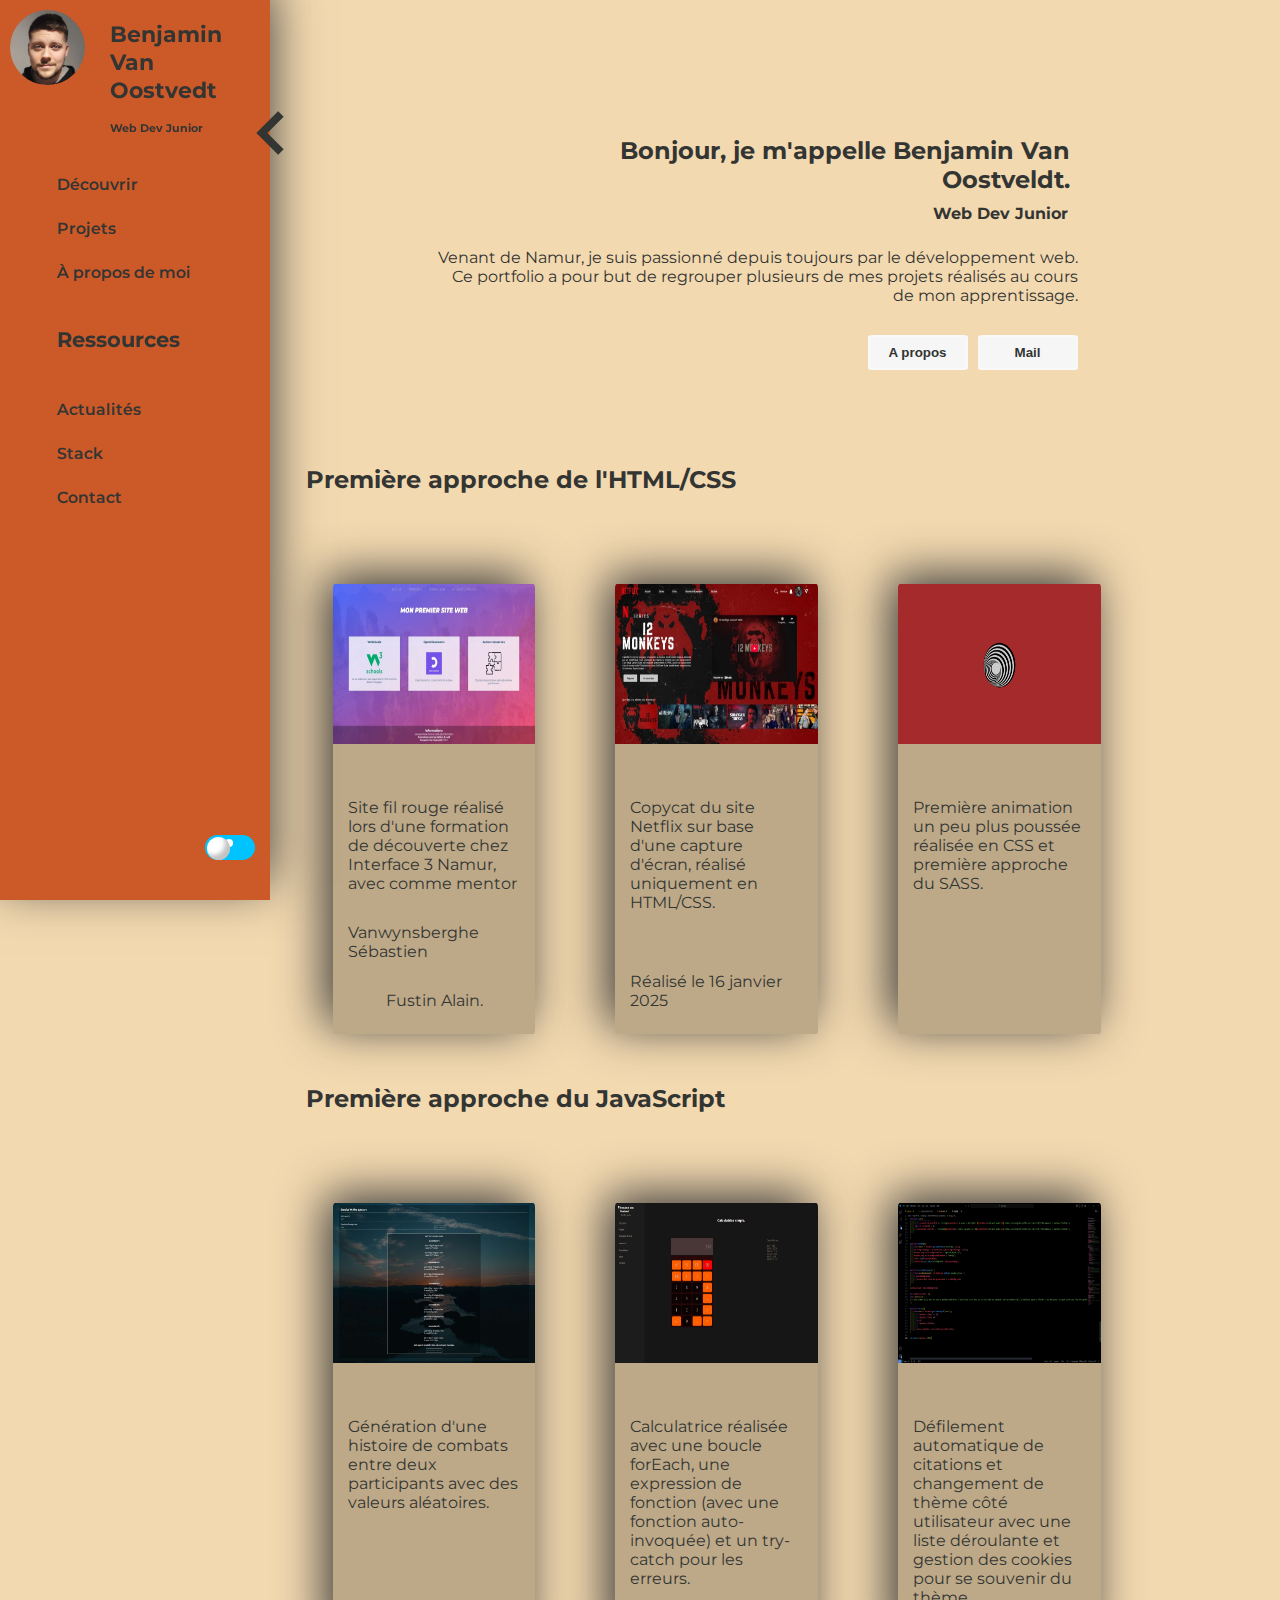
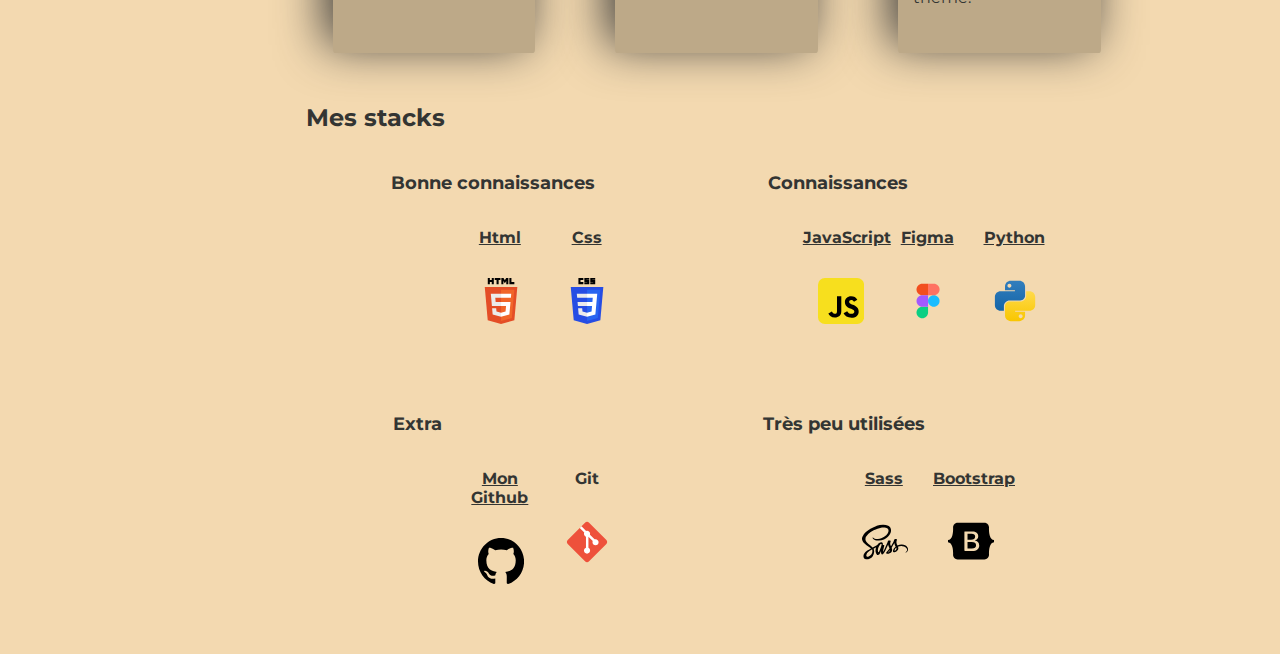
==== commit 55c0e49b: "derniere modif" ====
--- a/index.html
+++ b/index.html
@@ -32,7 +32,7 @@
             </ul>
             <h2 class="navH2">Ressources</h2>
             <ul class="sndList">
-                <li><a href="#"class="sndLi">Actualités</a></li>
+                <li><a href="actualite.html"class="sndLi">Actualités</a></li>
                 <li><a href="stacks.html"class="sndLi">Stack</a></li>
                 <li><a href="contact.html"class="sndLi">Contact</a></li>
             </ul>
@@ -115,31 +115,36 @@
                 <div class="bloc">
                     <div class="bloc1">
                         <div class="miniCard">
+                            <a href="stacks.html#html">
                             <h3>Html</h3>
                             <svg viewBox="-52.5 0 361 361" version="1.1" xmlns="http://www.w3.org/2000/svg" xmlns:xlink="http://www.w3.org/1999/xlink" preserveAspectRatio="xMidYMid" fill="#000000"><g id="SVGRepo_bgCarrier" stroke-width="0"></g><g id="SVGRepo_tracerCarrier" stroke-linecap="round" stroke-linejoin="round"></g><g id="SVGRepo_iconCarrier"> <g> <path d="M255.554813,70.7657143 L232.31367,331.125451 L127.843868,360.087912 L23.6617143,331.166242 L0.445186813,70.7657143 L255.554813,70.7657143 L255.554813,70.7657143 Z" fill="#E44D26"> </path> <path d="M128,337.950242 L212.416703,314.546637 L232.277802,92.0573187 L128,92.0573187 L128,337.950242 L128,337.950242 Z" fill="#F16529"> </path> <path d="M82.8202198,155.932132 L128,155.932132 L128,123.994725 L47.917011,123.994725 L48.6814945,132.562989 L56.530989,220.572835 L128,220.572835 L128,188.636132 L85.7389011,188.636132 L82.8202198,155.932132 L82.8202198,155.932132 Z" fill="#EBEBEB"> </path> <path d="M90.0177582,236.54189 L57.957978,236.54189 L62.4323516,286.687648 L127.853011,304.848879 L128,304.808088 L128,271.580132 L127.860044,271.617407 L92.2915165,262.013187 L90.0177582,236.54189 L90.0177582,236.54189 Z" fill="#EBEBEB"> </path> <path d="M24.1807473,0 L40.4107253,0 L40.4107253,16.0351648 L55.2573187,16.0351648 L55.2573187,0 L71.488,0 L71.488,48.5584176 L55.258022,48.5584176 L55.258022,32.2981978 L40.4114286,32.2981978 L40.4114286,48.5584176 L24.1814505,48.5584176 L24.1814505,0 L24.1807473,0 L24.1807473,0 Z" fill="#000000"> </path> <path d="M92.8309451,16.1026813 L78.5427692,16.1026813 L78.5427692,0 L123.356835,0 L123.356835,16.1026813 L109.06233,16.1026813 L109.06233,48.5584176 L92.8316484,48.5584176 L92.8316484,16.1026813 L92.8309451,16.1026813 L92.8309451,16.1026813 Z" fill="#000000"> </path> <path d="M130.469275,0 L147.392703,0 L157.802901,17.061978 L168.202549,0 L185.132308,0 L185.132308,48.5584176 L168.969143,48.5584176 L168.969143,24.4901978 L157.802901,41.7554286 L157.523692,41.7554286 L146.349714,24.4901978 L146.349714,48.5584176 L130.469275,48.5584176 L130.469275,0 L130.469275,0 Z" fill="#000000"> </path> <path d="M193.20967,0 L209.444571,0 L209.444571,32.5077802 L232.268659,32.5077802 L232.268659,48.5584176 L193.20967,48.5584176 L193.20967,0 L193.20967,0 Z" fill="#000000"> </path> <path d="M127.889582,220.572835 L167.216527,220.572835 L163.509451,261.992791 L127.889582,271.606857 L127.889582,304.833407 L193.362286,286.687648 L193.842637,281.291956 L201.347516,197.212132 L202.126769,188.636132 L127.889582,188.636132 L127.889582,220.572835 L127.889582,220.572835 Z" fill="#FFFFFF"> </path> <path d="M127.889582,155.854066 L127.889582,155.932132 L205.032791,155.932132 L205.673495,148.753582 L207.128615,132.562989 L207.892396,123.994725 L127.889582,123.994725 L127.889582,155.854066 L127.889582,155.854066 Z" fill="#FFFFFF"> </path> </g> </g></svg>
-                            
+                            </a>
                         </div>
                         <div class="miniCard">
+                            <a href="stacks.html#css">
                             <h3>Css</h3>
                             <svg viewBox="-52.5 0 361 361" version="1.1" xmlns="http://www.w3.org/2000/svg" xmlns:xlink="http://www.w3.org/1999/xlink" preserveAspectRatio="xMidYMid" fill="#000000"><g id="SVGRepo_bgCarrier" stroke-width="0"></g><g id="SVGRepo_tracerCarrier" stroke-linecap="round" stroke-linejoin="round"></g><g id="SVGRepo_iconCarrier"> <g> <path d="M127.843868,360.087912 L23.6617143,331.166242 L0.445186813,70.7657143 L255.554813,70.7657143 L232.31367,331.125451 L127.843868,360.087912 L127.843868,360.087912 Z" fill="#264DE4"> </path> <path d="M212.416703,314.546637 L232.277802,92.0573187 L128,92.0573187 L128,337.950242 L212.416703,314.546637 L212.416703,314.546637 Z" fill="#2965F1"> </path> <path d="M53.6685714,188.636132 L56.530989,220.572835 L128,220.572835 L128,188.636132 L53.6685714,188.636132 L53.6685714,188.636132 Z" fill="#EBEBEB"> </path> <path d="M47.917011,123.994725 L50.8202198,155.932132 L128,155.932132 L128,123.994725 L47.917011,123.994725 L47.917011,123.994725 Z" fill="#EBEBEB"> </path> <path d="M128,271.580132 L127.860044,271.617407 L92.2915165,262.013187 L90.0177582,236.54189 L57.957978,236.54189 L62.4323516,286.687648 L127.853011,304.848879 L128,304.808088 L128,271.580132 L128,271.580132 Z" fill="#EBEBEB"> </path> <path d="M60.4835165,0 L99.1648352,0 L99.1648352,16.1758242 L76.6593407,16.1758242 L76.6593407,32.3516484 L99.1648352,32.3516484 L99.1648352,48.5274725 L60.4835165,48.5274725 L60.4835165,0 L60.4835165,0 Z" fill="#000000"> </path> <path d="M106.901099,0 L145.582418,0 L145.582418,14.0659341 L123.076923,14.0659341 L123.076923,16.8791209 L145.582418,16.8791209 L145.582418,49.2307692 L106.901099,49.2307692 L106.901099,34.4615385 L129.406593,34.4615385 L129.406593,31.6483516 L106.901099,31.6483516 L106.901099,0 L106.901099,0 Z" fill="#000000"> </path> <path d="M153.318681,0 L192,0 L192,14.0659341 L169.494505,14.0659341 L169.494505,16.8791209 L192,16.8791209 L192,49.2307692 L153.318681,49.2307692 L153.318681,34.4615385 L175.824176,34.4615385 L175.824176,31.6483516 L153.318681,31.6483516 L153.318681,0 L153.318681,0 Z" fill="#000000"> </path> <path d="M202.126769,188.636132 L207.892396,123.994725 L127.889582,123.994725 L127.889582,155.932132 L172.892132,155.932132 L169.98611,188.636132 L127.889582,188.636132 L127.889582,220.572835 L167.216527,220.572835 L163.509451,261.992791 L127.889582,271.606857 L127.889582,304.833407 L193.362286,286.687648 L193.842637,281.291956 L201.347516,197.212132 L202.126769,188.636132 L202.126769,188.636132 Z" fill="#FFFFFF"> </path> </g> </g></svg>
-                        
+                            </a>
                         </div>
                     </div>
                     <div class="bloc1">
                         <div class="miniCard">
+                            <a href="stacks.html#js">
                             <h3>JavaScript</h3>
                             <svg xmlns="http://www.w3.org/2000/svg" aria-label="JavaScript" role="img" viewBox="0 0 512 512" fill="#000000"><g id="SVGRepo_bgCarrier" stroke-width="0"></g><g id="SVGRepo_tracerCarrier" stroke-linecap="round" stroke-linejoin="round"></g><g id="SVGRepo_iconCarrier"><rect width="512" height="512" rx="15%" fill="#f7df1e"></rect><path d="M324 370c10 17 24 29 47 29c20 0 33-10 33 -24c0-16 -13 -22 -35 -32l-12-5c-35-15 -58 -33 -58 -72c0-36 27 -64 70 -64c31 0 53 11 68 39l-37 24c-8-15 -17 -21 -31 -21c-14 0-23 9 -23 21c0 14 9 20 30 29l12 5c41 18 64 35 64 76c0 43-34 67 -80 67c-45 0-74 -21 -88 -49zm-170 4c8 13 14 25 31 25c16 0 26-6 26 -30V203h48v164c0 50-29 72 -72 72c-39 0-61 -20 -72 -44z"></path></g></svg>
-                            
+                            </a>
                         </div>
                         <div class="miniCard">
+                            <a href="stacks.html#figma">
                             <h3>Figma</h3>
                             <svg viewBox="0 0 32 32" fill="none" xmlns="http://www.w3.org/2000/svg"><g id="SVGRepo_bgCarrier" stroke-width="0"></g><g id="SVGRepo_tracerCarrier" stroke-linecap="round" stroke-linejoin="round"></g><g id="SVGRepo_iconCarrier"> <path fill-rule="evenodd" clip-rule="evenodd" d="M16 16C16 13.7909 17.7909 12 20 12C22.2091 12 24 13.7909 24 16C24 18.2091 22.2091 20 20 20C17.7909 20 16 18.2091 16 16Z" fill="#1ABCFE"></path> <path fill-rule="evenodd" clip-rule="evenodd" d="M8 24C8 21.7909 9.79086 20 12 20H16V24C16 26.2091 14.2091 28 12 28C9.79086 28 8 26.2091 8 24Z" fill="#0ACF83"></path> <path fill-rule="evenodd" clip-rule="evenodd" d="M16 4V12H20C22.2091 12 24 10.2091 24 8C24 5.79086 22.2091 4 20 4H16Z" fill="#FF7262"></path> <path fill-rule="evenodd" clip-rule="evenodd" d="M8 8C8 10.2091 9.79086 12 12 12H16V4H12C9.79086 4 8 5.79086 8 8Z" fill="#F24E1E"></path> <path fill-rule="evenodd" clip-rule="evenodd" d="M8 16C8 18.2091 9.79086 20 12 20H16V12H12C9.79086 12 8 13.7909 8 16Z" fill="#A259FF"></path> </g></svg>
-                            
+                            </a>
                         </div>
                         <div class="miniCard">
+                            <a href="stacks.html#python">
                             <h3>Python</h3>
                             <svg viewBox="0 0 32 32" fill="none" xmlns="http://www.w3.org/2000/svg"><g id="SVGRepo_bgCarrier" stroke-width="0"></g><g id="SVGRepo_tracerCarrier" stroke-linecap="round" stroke-linejoin="round"></g><g id="SVGRepo_iconCarrier"> <path fill-rule="evenodd" clip-rule="evenodd" d="M13.0164 2C10.8193 2 9.03825 3.72453 9.03825 5.85185V8.51852H15.9235V9.25926H5.97814C3.78107 9.25926 2 10.9838 2 13.1111L2 18.8889C2 21.0162 3.78107 22.7407 5.97814 22.7407H8.27322V19.4815C8.27322 17.3542 10.0543 15.6296 12.2514 15.6296H19.5956C21.4547 15.6296 22.9617 14.1704 22.9617 12.3704V5.85185C22.9617 3.72453 21.1807 2 18.9836 2H13.0164ZM12.0984 6.74074C12.8589 6.74074 13.4754 6.14378 13.4754 5.40741C13.4754 4.67103 12.8589 4.07407 12.0984 4.07407C11.3378 4.07407 10.7213 4.67103 10.7213 5.40741C10.7213 6.14378 11.3378 6.74074 12.0984 6.74074Z" fill="url(#paint0_linear_87_8204)"></path> <path fill-rule="evenodd" clip-rule="evenodd" d="M18.9834 30C21.1805 30 22.9616 28.2755 22.9616 26.1482V23.4815L16.0763 23.4815L16.0763 22.7408L26.0217 22.7408C28.2188 22.7408 29.9998 21.0162 29.9998 18.8889V13.1111C29.9998 10.9838 28.2188 9.25928 26.0217 9.25928L23.7266 9.25928V12.5185C23.7266 14.6459 21.9455 16.3704 19.7485 16.3704L12.4042 16.3704C10.5451 16.3704 9.03809 17.8296 9.03809 19.6296L9.03809 26.1482C9.03809 28.2755 10.8192 30 13.0162 30H18.9834ZM19.9015 25.2593C19.1409 25.2593 18.5244 25.8562 18.5244 26.5926C18.5244 27.329 19.1409 27.9259 19.9015 27.9259C20.662 27.9259 21.2785 27.329 21.2785 26.5926C21.2785 25.8562 20.662 25.2593 19.9015 25.2593Z" fill="url(#paint1_linear_87_8204)"></path> <defs> <linearGradient id="paint0_linear_87_8204" x1="12.4809" y1="2" x2="12.4809" y2="22.7407" gradientUnits="userSpaceOnUse"> <stop stop-color="#327EBD"></stop> <stop offset="1" stop-color="#1565A7"></stop> </linearGradient> <linearGradient id="paint1_linear_87_8204" x1="19.519" y1="9.25928" x2="19.519" y2="30" gradientUnits="userSpaceOnUse"> <stop stop-color="#FFDA4B"></stop> <stop offset="1" stop-color="#F9C600"></stop> </linearGradient> </defs> </g></svg>
-                            
+                        </a>
                         </div>
                     </div>
                 </div>
@@ -150,26 +155,31 @@
                 <div class="bloc">
                     <div class="bloc1">
                         <div class="miniCard">
-                            <h3>Mon Github</h3><a href="https://github.com/Bvanoo" target="_blank" rel="noopener noreferrer">
+                            <a href="stacks.html#github">
+                            <h3>Mon Github</h3>
                             <svg viewBox="0 0 20 20" version="1.1" xmlns="http://www.w3.org/2000/svg" xmlns:xlink="http://www.w3.org/1999/xlink" fill="#000000"><g id="SVGRepo_bgCarrier" stroke-width="0"></g><g id="SVGRepo_tracerCarrier" stroke-linecap="round" stroke-linejoin="round"></g><g id="SVGRepo_iconCarrier"> <title>github [#142]</title> <desc>Created with Sketch.</desc> <defs> </defs> <g id="Page-1" stroke="none" stroke-width="1" fill="none" fill-rule="evenodd"> <g id="Dribbble-Light-Preview" transform="translate(-140.000000, -7559.000000)" fill="#000000"> <g id="icons" transform="translate(56.000000, 160.000000)"> <path d="M94,7399 C99.523,7399 104,7403.59 104,7409.253 C104,7413.782 101.138,7417.624 97.167,7418.981 C96.66,7419.082 96.48,7418.762 96.48,7418.489 C96.48,7418.151 96.492,7417.047 96.492,7415.675 C96.492,7414.719 96.172,7414.095 95.813,7413.777 C98.04,7413.523 100.38,7412.656 100.38,7408.718 C100.38,7407.598 99.992,7406.684 99.35,7405.966 C99.454,7405.707 99.797,7404.664 99.252,7403.252 C99.252,7403.252 98.414,7402.977 96.505,7404.303 C95.706,7404.076 94.85,7403.962 94,7403.958 C93.15,7403.962 92.295,7404.076 91.497,7404.303 C89.586,7402.977 88.746,7403.252 88.746,7403.252 C88.203,7404.664 88.546,7405.707 88.649,7405.966 C88.01,7406.684 87.619,7407.598 87.619,7408.718 C87.619,7412.646 89.954,7413.526 92.175,7413.785 C91.889,7414.041 91.63,7414.493 91.54,7415.156 C90.97,7415.418 89.522,7415.871 88.63,7414.304 C88.63,7414.304 88.101,7413.319 87.097,7413.247 C87.097,7413.247 86.122,7413.234 87.029,7413.87 C87.029,7413.87 87.684,7414.185 88.139,7415.37 C88.139,7415.37 88.726,7417.2 91.508,7416.58 C91.513,7417.437 91.522,7418.245 91.522,7418.489 C91.522,7418.76 91.338,7419.077 90.839,7418.982 C86.865,7417.627 84,7413.783 84,7409.253 C84,7403.59 88.478,7399 94,7399" id="github-[#142]"> </path> </g> </g> </g> </g></svg>
                             <!-- <p>Plateforme de versionning</p> -->
                         </a>
                         </div>
                         <div class="miniCard">
                             <h3>Git</h3>
+                            <a href="stacks.html#git">
                             <svg viewBox="0 0 32 32" fill="none" xmlns="http://www.w3.org/2000/svg"><g id="SVGRepo_bgCarrier" stroke-width="0"></g><g id="SVGRepo_tracerCarrier" stroke-linecap="round" stroke-linejoin="round"></g><g id="SVGRepo_iconCarrier"> <path d="M2.58536 17.4132C1.80488 16.6327 1.80488 15.3673 2.58536 14.5868L14.5868 2.58536C15.3673 1.80488 16.6327 1.80488 17.4132 2.58536L29.4146 14.5868C30.1951 15.3673 30.1951 16.6327 29.4146 17.4132L17.4132 29.4146C16.6327 30.1951 15.3673 30.1951 14.5868 29.4146L2.58536 17.4132Z" fill="#EE513B"></path> <path d="M12.1489 5.06152L10.9336 6.27686L14.0725 9.41577C13.9455 9.68819 13.8746 9.99201 13.8746 10.3124C13.8746 11.222 14.4461 11.9981 15.2496 12.3012V19.9798C14.4461 20.2829 13.8746 21.059 13.8746 21.9686C13.8746 23.1422 14.826 24.0936 15.9996 24.0936C17.1732 24.0936 18.1246 23.1422 18.1246 21.9686C18.1246 21.144 17.6549 20.429 16.9684 20.0768V12.3117L19.9689 15.3122C19.8481 15.5791 19.7809 15.8754 19.7809 16.1874C19.7809 17.361 20.7323 18.3124 21.9059 18.3124C23.0795 18.3124 24.0309 17.361 24.0309 16.1874C24.0309 15.0138 23.0795 14.0624 21.9059 14.0624C21.6778 14.0624 21.4582 14.0983 21.2522 14.1648L18.0297 10.9423C18.0914 10.7433 18.1246 10.5317 18.1246 10.3124C18.1246 9.13878 17.1732 8.18738 15.9996 8.18738C15.7803 8.18738 15.5688 8.22061 15.3697 8.2823L12.1489 5.06152Z" fill="white"></path> </g></svg>
-                            <!-- <p>Logiciel de gestion de version</p> -->
+                        </a>
                         </div>
                     </div>
                     <div class="bloc1">
                         <div class="miniCard">
+                            <a href="stacks.html#sass">
                             <h3>Sass</h3>
                             <svg fill="#000000" viewBox="0 -4 32 32" xmlns="http://www.w3.org/2000/svg"><g id="SVGRepo_bgCarrier" stroke-width="0"></g><g id="SVGRepo_tracerCarrier" stroke-linecap="round" stroke-linejoin="round"></g><g id="SVGRepo_iconCarrier"><path d="m27.533 13.796c.039-.001.085-.002.132-.002.834 0 1.623.194 2.323.54l-.031-.014c.638.311 1.162.771 1.541 1.335l.009.014c.299.436.477.975.477 1.555 0 .042-.001.084-.003.125v-.006c-.031.579-.294 1.09-.698 1.448l-.002.002c-.221.217-.488.387-.785.495l-.015.005q-.25.05-.275-.075t.225-.275c.452-.274.779-.716.898-1.237l.003-.013c.003-.042.005-.091.005-.141 0-.311-.074-.605-.205-.865l.005.011c-.217-.453-.541-.825-.94-1.094l-.01-.006c-.597-.384-1.313-.636-2.083-.699l-.016-.001c-.262-.039-.564-.061-.872-.061-.801 0-1.566.151-2.27.426l.042-.015c.145.339.236.732.249 1.144v.005c-.016.845-.47 1.58-1.145 1.99l-.011.006c-.31.22-.664.413-1.041.563l-.035.012c-.229.112-.498.177-.782.177-.033 0-.065-.001-.097-.003h.005q-.949-.199-.45-1.65c.145-.421.348-.786.605-1.107l-.006.007c.329-.43.69-.807 1.089-1.141l.011-.009-.098-.146c-.183-.312-.351-.675-.486-1.054l-.014-.046q-.15-.5-.25-.949l-.05-.35-.5.949q-.65 1.2-1.25 2.099l-.15.25c.168.408.292.881.348 1.375l.002.025c.004.047.006.103.006.159 0 .758-.374 1.428-.948 1.837l-.007.005c-.274.169-.601.344-.94.5l-.06.025c-.353.153-.762.253-1.191.275h-.009c-.033.002-.072.004-.111.004-.25 0-.487-.057-.699-.158l.01.004c-.127-.109-.207-.269-.207-.448 0-.091.021-.178.058-.255l-.002.004c.4-.561.794-1.049 1.213-1.515l-.013.015 1.1-1.399-.199-.45c-.16-.294-.313-.641-.436-1.001l-.014-.048q-.15-.5-.25-.949l-.05-.35-.5 1.2q-.599 1.399-1.1 2.399-.747 1.5-1.25 2.3l-.1.15q-.599.949-1.15.949t-.747-.7c-.096-.344-.152-.739-.152-1.147 0-.036 0-.072.001-.108v.005l.1-.7v.05q-.4.949-.8 1.749c-.177.346-.359.641-.563.919l.013-.019c-.206.216-.496.35-.817.35-.003 0-.005 0-.008 0-.021.002-.045.002-.069.002-.253 0-.483-.096-.657-.253l.001.001c-.349-.358-.608-.805-.742-1.304l-.005-.021c-.164-.455-.258-.981-.258-1.529 0-.071.002-.141.005-.21v.01c.079-.796.238-1.525.471-2.22l-.021.071-1.799 1.05v.05c.261.542.414 1.178.414 1.85 0 .123-.005.245-.015.365l.001-.016c-.053 1.03-.382 1.973-.913 2.77l.013-.02c-.557.884-1.36 1.567-2.314 1.962l-.033.012c-.537.241-1.165.382-1.825.382-.418 0-.824-.056-1.208-.162l.032.007c-.318-.107-.578-.319-.743-.593l-.003-.006c-.233-.338-.38-.751-.403-1.196v-.006c-.011-.101-.017-.218-.017-.337 0-.513.117-.999.326-1.432l-.009.02c.574-.979 1.368-1.772 2.316-2.33l.03-.016c.671-.465 1.442-.916 2.247-1.309l.106-.047.25-.15q-.45-.35-1.65-1.2c-1.069-.716-1.998-1.439-2.874-2.221l.025.022c-.847-.729-1.464-1.703-1.741-2.812l-.008-.038c-.026-.154-.041-.331-.041-.511 0-.564.145-1.094.399-1.555l-.008.017c.56-1.204 1.336-2.219 2.288-3.035l.012-.01c1.03-.973 2.196-1.82 3.462-2.506l.087-.043c1.131-.653 2.452-1.26 3.829-1.747l.17-.052c1.279-.468 2.756-.742 4.296-.747h.002c.07-.002.153-.004.236-.004 1.241 0 2.415.287 3.459.798l-.046-.021c.9.41 1.574 1.182 1.844 2.126l.006.024c.083.322.13.692.13 1.073 0 .632-.131 1.234-.366 1.78l.011-.029c-.428 1.037-1.037 1.92-1.797 2.647l-.003.003c-.77.763-1.693 1.373-2.718 1.78l-.055.019c-1.074.461-2.321.751-3.63.799l-.019.001c-.192.022-.414.034-.639.034-.592 0-1.163-.085-1.703-.244l.043.011c-.483-.154-.9-.393-1.254-.703l.004.003c-.248-.202-.45-.451-.594-.734l-.006-.013q-.15-.4-.025-.475t.175-.025l.25.25c.279.259.612.463.98.593l.02.006c.506.176 1.09.278 1.697.278.195 0 .387-.01.576-.031l-.023.002c1.618-.191 3.077-.743 4.336-1.573l-.037.023c1.064-.633 1.925-1.503 2.531-2.54l.018-.034c.301-.442.481-.988.481-1.576 0-.361-.068-.707-.192-1.025l.007.019c-.374-.591-.979-1.007-1.685-1.122l-.014-.002c-.548-.135-1.178-.213-1.825-.213-.521 0-1.031.05-1.524.146l.05-.008c-1.687.304-3.195.825-4.586 1.541l.091-.043q-6.148 3.1-6.349 6.349v.049c0 .873.343 1.666.902 2.252l-.001-.001c.637.708 1.341 1.333 2.11 1.873l.039.026c.701.524 1.321 1.065 1.898 1.649l.001.002.1.1 3.2-1.749c.365-.528.804-.974 1.308-1.334l.016-.011c.4-.336.908-.555 1.465-.599l.009-.001c.02-.002.043-.002.067-.002.373 0 .693.225.831.547l.002.006c.105.235.166.51.166.799 0 .088-.006.175-.017.261l.001-.01-.097.493.15-.1c.104-.079.235-.126.377-.126.09 0 .175.019.252.053l-.004-.002c.192.05.331.222.331.426 0 .035-.004.069-.012.102l.001-.003-.15.55q-.45 1.799-.599 2.599c-.05.173-.078.372-.078.578 0 .043.001.085.004.127v-.006q.025.3.075.3t.199-.3l.15-.35q.05 0 0 .05l.55-1.15q1.95-4.298 2.099-4.8l.3-.949q.05-.1.4-.199c.237-.064.508-.101.788-.101.023 0 .046 0 .068.001h-.003q.7 0 .7.35l-.05.25c-.112.308-.223.693-.309 1.087l-.011.063c-.02.129-.032.277-.032.429 0 .202.02.399.059.59l-.003-.019.05.199c.102.417.257.783.46 1.117l-.01-.017q.599-.999 1.15-2.049c.29-.483.56-1.043.777-1.629l.023-.07c.075-.377.161-.695.266-1.005l-.016.056q.05-.15.427-.225c.238-.048.511-.075.79-.075h.036-.002q.7 0 .747.35l-.1.199c-.119.336-.223.74-.293 1.155l-.006.045c-.009.097-.015.209-.015.323 0 .239.024.473.069.699l-.004-.023v.199c.115.436.286.819.51 1.166l-.01-.016.15.35c.835-.41 1.817-.65 2.855-.65h.039-.002zm-21.439 7.253c.695-.718 1.124-1.698 1.124-2.778 0-.417-.064-.819-.182-1.197l.008.028-.8.5c-.816.465-1.522.984-2.161 1.574l.008-.007c-.485.446-.843 1.023-1.019 1.674l-.006.025q-.225.925.225 1.2c.183.084.398.133.623.133.246 0 .479-.058.684-.162l-.009.004c.594-.216 1.097-.559 1.497-.998l.003-.003zm6.697-4.604q.25-.65.55-1.55.4-1.2.275-1.399t-.475-.05c-.278.135-.511.32-.697.547l-.003.004c-.208.263-.406.557-.582.866l-.018.034c-.202.331-.373.712-.492 1.116l-.009.034c-.193.523-.305 1.128-.305 1.758 0 .085.002.169.006.253v-.012q.05.999.32 1.075t.625-.725c.229-.413.433-.893.585-1.396l.014-.054q.149-.354.204-.501zm5.546 2.65c.693-.311 1.181-.966 1.249-1.741l.001-.008v-.05l-.55.7-.999 1.1c-.015.012-.025.03-.025.05 0 .02.01.038.024.05q.048.049.3-.1zm4.299-.95c.756-.216 1.3-.901 1.3-1.712 0-.013 0-.026 0-.039v.002c-.01-.2-.046-.388-.105-.566l.004.015c-.389.346-.708.76-.939 1.227l-.011.023q-.451.899-.252 1.048z"></path></g></svg>
-                            <!-- <p>langage de script préprocesseur compilé ou interprété en CSS (quelque connaissance de base)</p> -->
+                        </a><!-- <p>langage de script préprocesseur compilé ou interprété en CSS (quelque connaissance de base)</p> -->
                         </div>
                         <div class="miniCard">
+                            <a href="stacks.html#bootstrap">
                             <h3>Bootstrap</h3>
                             <svg viewBox="0 0 24 24" fill="none" xmlns="http://www.w3.org/2000/svg"><g id="SVGRepo_bgCarrier" stroke-width="0"></g><g id="SVGRepo_tracerCarrier" stroke-linecap="round" stroke-linejoin="round"></g><g id="SVGRepo_iconCarrier"> <path fill-rule="evenodd" clip-rule="evenodd" d="M4.98488 2C3.61546 2 2.60217 3.19858 2.64753 4.49844C2.69105 5.74725 2.63451 7.36461 2.22732 8.68359C1.81892 10.0064 1.1282 10.8444 0 10.952V12.1666C1.1282 12.2742 1.81892 13.1122 2.22732 14.4351C2.63451 15.754 2.69105 17.3714 2.64753 18.6202C2.60217 19.9199 3.61546 21.1186 4.98508 21.1186H19.0169C20.3864 21.1186 21.3995 19.9201 21.3541 18.6202C21.3106 17.3714 21.3671 15.754 21.7743 14.4351C22.1829 13.1122 22.8718 12.2742 24 12.1666V10.952C22.8718 10.8444 22.1829 10.0064 21.7743 8.68359C21.3671 7.36481 21.3106 5.74725 21.3541 4.49844C21.3995 3.19878 20.3864 2 19.0169 2H4.98468H4.98488ZM16.2712 13.7687C16.2712 15.5586 14.9361 16.6441 12.7206 16.6441H8.94915C8.84127 16.6441 8.7378 16.6012 8.66152 16.5249C8.58523 16.4486 8.54237 16.3452 8.54237 16.2373V6.88136C8.54237 6.77347 8.58523 6.67001 8.66152 6.59372C8.7378 6.51743 8.84127 6.47458 8.94915 6.47458H12.6991C14.5464 6.47458 15.7588 7.47525 15.7588 9.01166C15.7588 10.09 14.9433 11.0555 13.9041 11.2245V11.2809C15.3187 11.4361 16.2712 12.4156 16.2712 13.7687ZM12.3094 7.76407H10.1589V10.8015H11.9701C13.3702 10.8015 14.1423 10.2377 14.1423 9.2299C14.1423 8.28556 13.4784 7.76407 12.3094 7.76407ZM10.1589 12.0068V15.3542H12.3885C13.8462 15.3542 14.6184 14.7692 14.6184 13.6699C14.6184 12.5704 13.8246 12.0066 12.2947 12.0066H10.1589V12.0068Z" fill="#000000"></path> </g></svg>
+                        </a>
                         </div>
                     </div>
                 </div>
